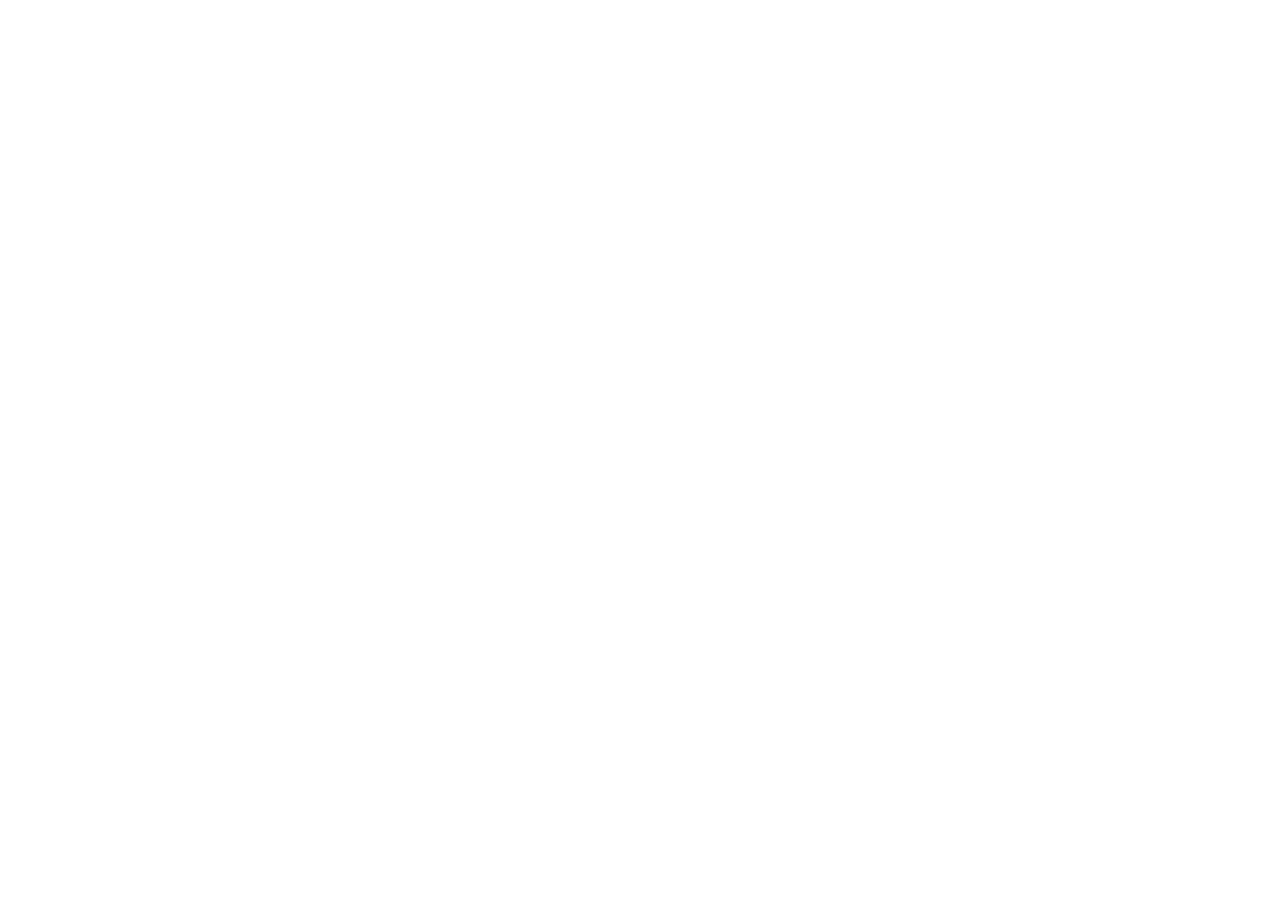
==== index.html @ 5cf72ff4 "project init" ====
<!DOCTYPE html>
<html lang="en">
<head>
    <meta charset="UTF-8">
    <meta name="viewport" content="width=device-width, initial-scale=1.0">
    <link rel="stylesheet" href="./lib/css/owl.carousel.min.css">
    <link rel="stylesheet" href="./lib/css/owl.theme.default.min.css">
    <link rel="stylesheet" href="./style.min.css">
    <title>QDOM</title>
</head>
<body>
    



    <script type="text/javascript" src="https://code.jquery.com/jquery-3.5.1.min.js"></script>
    <script type="text/javascript" src="./lib/js/owl.carousel.min.js"></script>
    <script type="text/javascript" src="./js/main.js"></script>
</body>
</html>
---- style.min.css ----
*{padding:0;margin:0;box-sizing:border-box}html{font-size:10px;overflow-x:hidden}body{overflow-x:hidden;-webkit-box-sizing:border-box;box-sizing:border-box;-webkit-font-smoothing:antialiased;-moz-font-smoothing:antialiased;-o-font-smoothing:antialiased}@font-face{font-family:'Montserrat ExtraLight';src:url("./fonts/Montserrat-ExtraLight.eot");src:url("./fonts/Montserrat-ExtraLight.eot?#iefix") format("embedded-opentype"),url("./fonts/Montserrat-ExtraLight.woff") format("woff"),url("./fonts/Montserrat-ExtraLight.ttf") format("truetype");font-weight:normal;font-style:normal}@font-face{font-family:'Montserrat Regular';src:url("./fonts/Montserrat-Regular.eot");src:url("./fonts/Montserrat-Regular.eot?#iefix") format("embedded-opentype"),url("./fonts/Montserrat-Regular.woff") format("woff"),url("./fonts/Montserrat-Regular.ttf") format("truetype");font-weight:normal;font-style:normal;font-display:swap}@font-face{font-family:'Montserrat Medium';src:url("./fonts/Montserrat-Medium.eot");src:url("./fonts/Montserrat-Medium.eot?#iefix") format("embedded-opentype"),url("./fonts/Montserrat-Medium.woff") format("woff"),url("./fonts/Montserrat-Medium.ttf") format("truetype");font-weight:normal;font-style:normal;font-display:swap}@font-face{font-family:'Montserrat Semibold';src:url("./fonts/Montserrat-SemiBold.eot");src:url("./fonts/Montserrat-SemiBold.eot?#iefix") format("embedded-opentype"),url("./fonts/Montserrat-SemiBold.woff") format("woff"),url("./fonts/Montserrat-SemiBold.ttf") format("truetype");font-weight:normal;font-style:normal;font-display:swap}@font-face{font-family:'Montserrat Bold';src:url("./fonts/Montserrat-ExtraBold.eot");src:url("./fonts/Montserrat-ExtraBold.eot?#iefix") format("embedded-opentype"),url("./fonts/Montserrat-ExtraBold.woff") format("woff"),url("./fonts/Montserrat-ExtraBold.ttf") format("truetype");font-weight:normal;font-style:normal;font-display:swap}@font-face{font-family:'Montserrat Black';src:url("./fonts/Montserrat-Black.eot");src:url("./fonts/Montserrat-Black.eot?#iefix") format("embedded-opentype"),url("./fonts/Montserrat-Black.woff") format("woff"),url("./fonts/Montserrat-Black.ttf") format("truetype");font-weight:normal;font-style:normal;font-display:swap}h1{font-family:'Montserrat Bold';font-size:6.4rem;text-shadow:0px 4px 26px rgba(0,0,0,0.25);color:#FFFFFF}h2{font-family:'Montserrat Semibold';font-size:3rem;color:#F5F5F5}h3{font-family:'Montserrat Semibold';font-size:1.8rem;color:#ddd}p{font-family:'Montserrat Regular';font-size:1.6rem}span{font-family:'Montserrat ExtraLight';font-size:1.4rem}a{font-family:'Montserrat Semibold';outline:none;cursor:pointer;-webkit-transition:.3s;-moz-transition:.3s;-o-transition:.3s;transition:.3s}button{border:none;cursor:pointer;-webkit-transition:.3s;-moz-transition:.3s;-o-transition:.3s;transition:.3s}.btn{display:inline-block;padding:1em 1.2em;background-color:#FFC359;color:black}
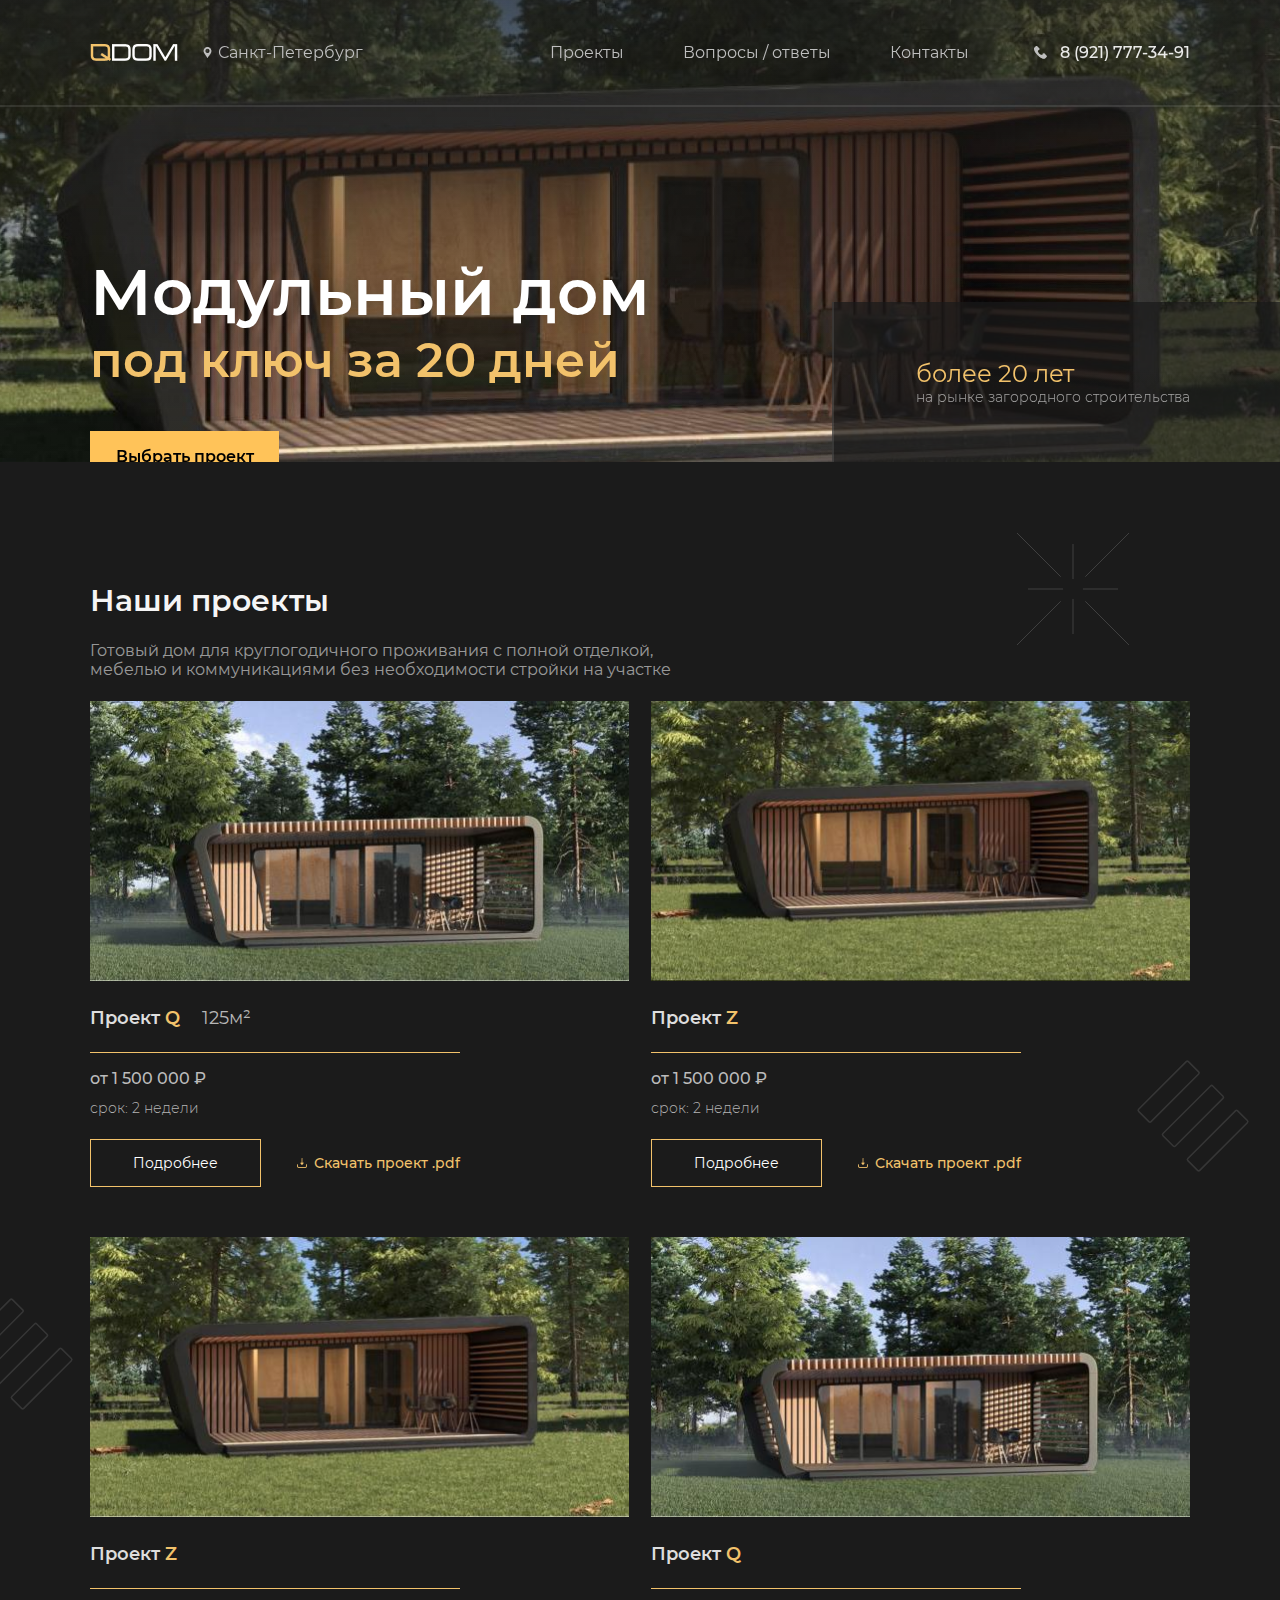
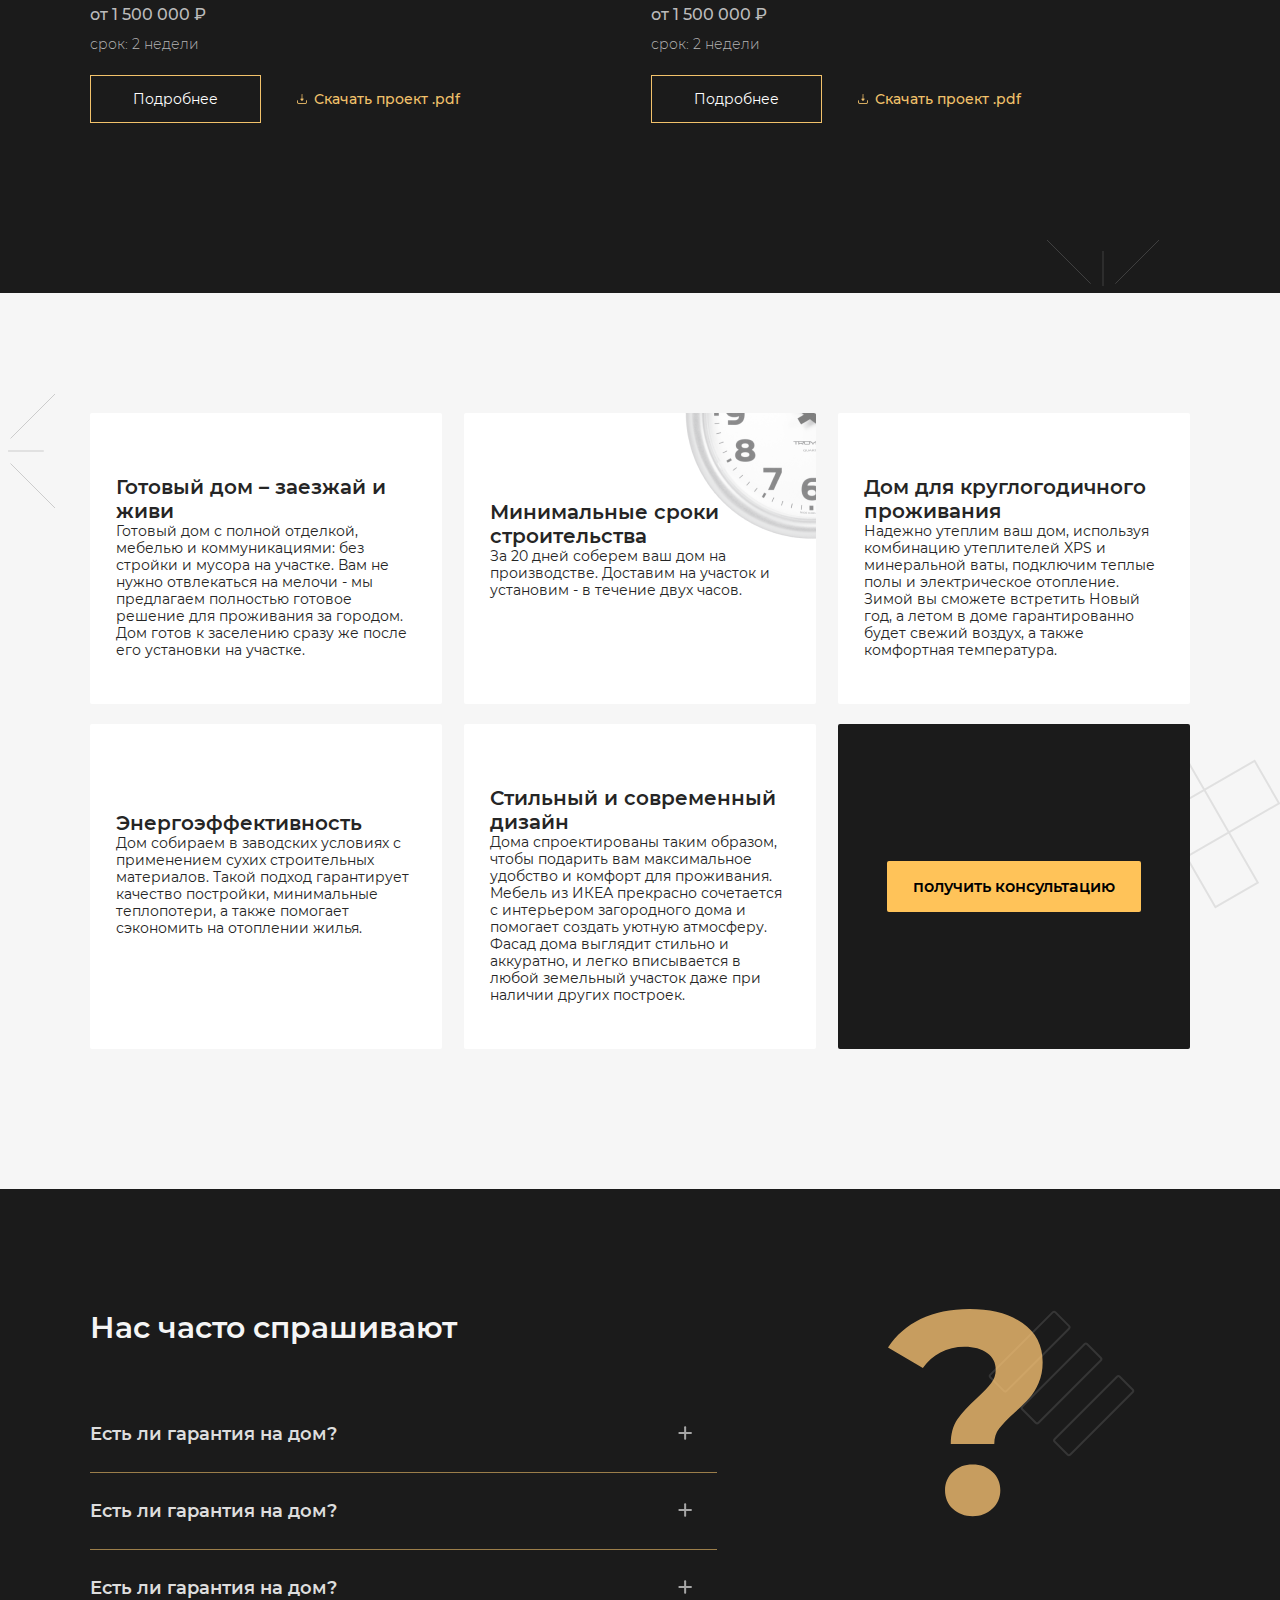
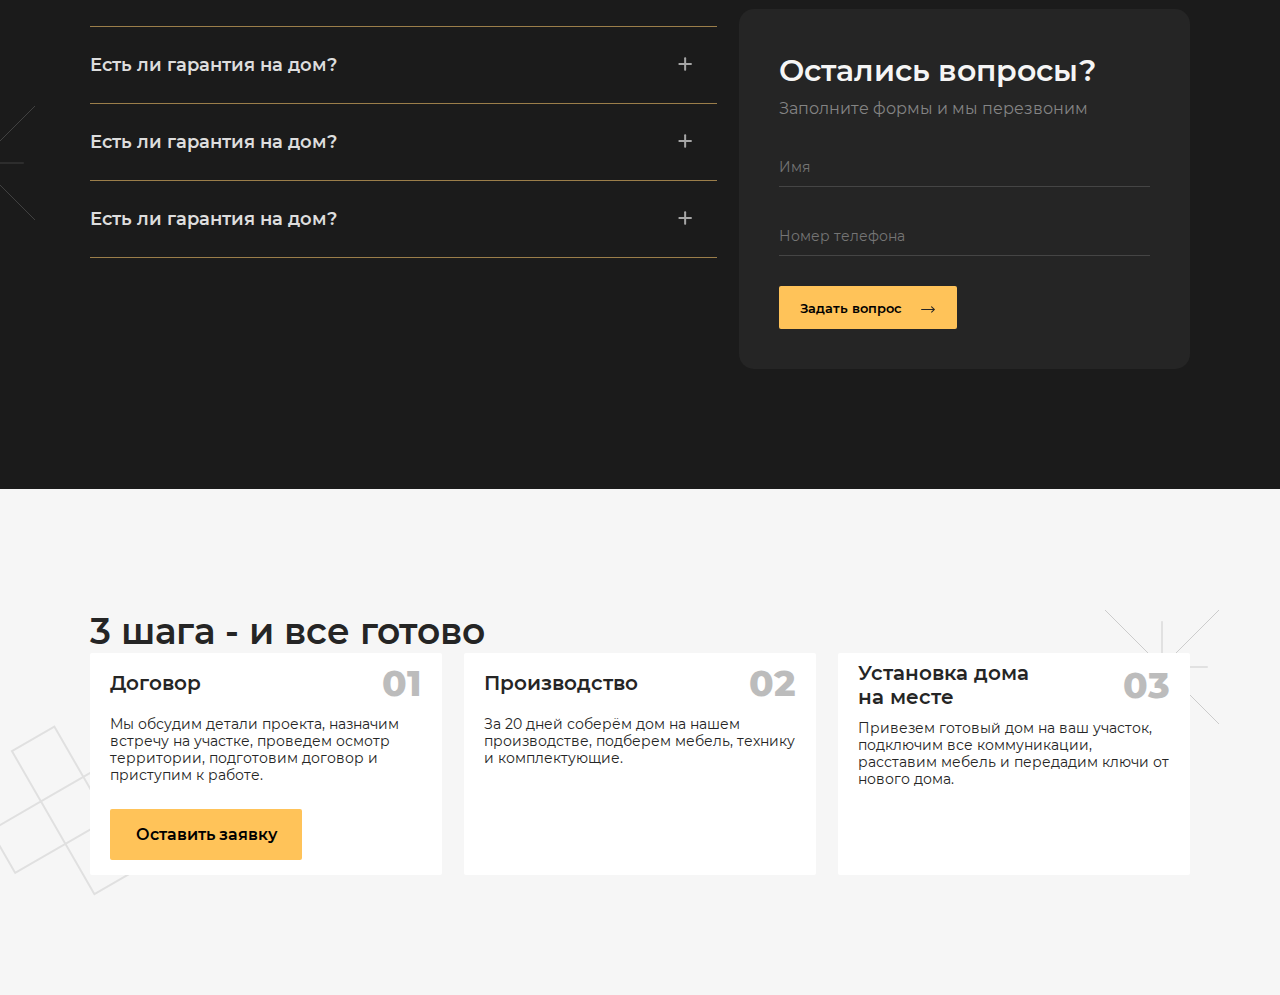
==== commit d47a9580: "end of half index.html" ====
--- a/index.html
+++ b/index.html
@@ -9,11 +9,372 @@
     <title>QDOM</title>
 </head>
 <body>
-    
-
-
+
+    <header>
+        <section>
+            <div class="header-in">
+                <div class="header-left">
+                    <img src="./img/logo.png" alt="">
+                    <div class="place">
+                        <img src="./img/place.png" alt="">
+                        <p class="desktopNumber">Санкт-Петербург</p>
+                        <p class="mobileNumber">Спб</p>
+                    </div>
+                </div>
+                <div class="burger">
+                    <span></span>
+                    <span></span>
+                    <span></span>
+                </div>
+                <div class="header-right">
+                    <nav>
+                        <a href="#">Проекты</a>
+                        <a href="#">Вопросы / ответы</a>
+                        <a href="#">Контакты</a>
+                    </nav>
+                    <a href="tel:8 (921) 777-34-91" class="number">
+                        <img src="./img/number.png" alt="">
+                        <p>8 (921) 777-34-91</p>
+                    </a>
+                </div>
+            </div>
+        </section>
+    </header>
+
+    <main>
+        <div class="first-slide">
+            <div class="first-slide--bg"></div>
+            <div class="first-slide--info">
+                <div>
+                    <p>более 20 лет</p>
+                    <span>на рынке загородного строительства</span>
+                </div>
+            </div>
+            <section>
+                <div class="first-slide-title">
+                    <h1>Модульный дом</h1>
+                    <p>под ключ за 20 дней</p>
+                    <a href="#" class="btn">Выбрать проект</a>
+                </div>
+            </section>
+            <div class="first-slide-slider owl-carousel owl-theme">
+                <img src="./img/tmp/bg.jpg" alt="bg">
+                <img src="./img/tmp/bg.jpg" alt="bg">
+                <img src="./img/tmp/bg.jpg" alt="bg">
+                <img src="./img/tmp/bg.jpg" alt="bg">
+                <img src="./img/tmp/bg.jpg" alt="bg">
+            </div>
+        </div>
+
+        <div class="wrapper wrapper-dark">
+            <section>
+                <img class="mobileElemHidden mobileElemHidden0" src="./img/decore-star.svg" alt="decore">
+                <img class="mobileElemHidden mobileElemHidden1" src="./img/decore-star.svg" alt="decore">
+                <img class="mobileElemHidden mobileElemHidden2" src="./img/decore-stripes.svg" alt="decore">
+                <img class="mobileElemHidden mobileElemHidden3" src="./img/decore-stripes.svg" alt="decore">
+                <h2>Наши проекты</h2>
+                <p class="light">Готовый дом для круглогодичного проживания с полной отделкой, мебелью и коммуникациями без необходимости стройки на участке</p>
+                <div class="product-wrapper">
+                    <article>
+                        <img class="article-img--product" src="./img/tmp/product1.jpg" alt="">
+                        <div class="article-info">
+                            <div class="article-title">
+                                <h3>Проект <span>Q</span></h3>
+                                <p>125м²</p>
+                            </div>
+                            <p class="article-rub">от 1 500 000 ₽</p>
+                            <span class="article-time">срок: 2 недели</span>
+                            <div class="article-link">
+                                <a href="" class="btn dark">Подробнее</a>
+                                <a href="" class="download" download>
+                                    <div>
+                                        <img class="download-img" src="./img/download.png" alt="">
+                                        <img class="download-img--hover" src="./img/download_hover.png" alt="">
+                                    </div>
+                                    Скачать проект .pdf
+                                </a>
+                            </div>
+                        </div>
+                    </article>
+
+                    <article>
+                        <img class="article-img--product" src="./img/tmp/product2.jpg" alt="">
+                        <div class="article-info">
+                            <div class="article-title">
+                                <h3>Проект <span>Z</span></h3>
+                            </div>
+                            <p class="article-rub">от 1 500 000 ₽</p>
+                            <span class="article-time">срок: 2 недели</span>
+                            <div class="article-link">
+                                <a href="" class="btn dark">Подробнее</a>
+                                <a href="" class="download" download>
+                                    <div>
+                                        <img class="download-img" src="./img/download.png" alt="">
+                                        <img class="download-img--hover" src="./img/download_hover.png" alt="">
+                                    </div>
+                                    Скачать проект .pdf
+                                </a>
+                            </div>
+                        </div>
+                    </article>
+
+                    <article>
+                        <img class="article-img--product" src="./img/tmp/product3.jpg" alt="">
+                        <div class="article-info">
+                            <div class="article-title">
+                                <h3>Проект <span>Z</span></h3>
+                            </div>
+                            <p class="article-rub">от 1 500 000 ₽</p>
+                            <span class="article-time">срок: 2 недели</span>
+                            <div class="article-link">
+                                <a href="" class="btn dark">Подробнее</a>
+                                <a href="" class="download" download>
+                                    <div>
+                                        <img class="download-img" src="./img/download.png" alt="">
+                                        <img class="download-img--hover" src="./img/download_hover.png" alt="">
+                                    </div>
+                                    Скачать проект .pdf
+                                </a>
+                            </div>
+                        </div>
+                    </article>
+
+                    <article>
+                        <img class="article-img--product" src="./img/tmp/product4.jpg" alt="">
+                        <div class="article-info">
+                            <div class="article-title">
+                                <h3>Проект <span>Q</span></h3>
+                            </div>
+                            <p class="article-rub">от 1 500 000 ₽</p>
+                            <span class="article-time">срок: 2 недели</span>
+                            <div class="article-link">
+                                <a href="" class="btn dark">Подробнее</a>
+                                <a href="" class="download" download>
+                                    <div>
+                                        <img class="download-img" src="./img/download.png" alt="">
+                                        <img class="download-img--hover" src="./img/download_hover.png" alt="">
+                                    </div>
+                                    Скачать проект .pdf
+                                </a>
+                            </div>
+                        </div>
+                    </article>
+                </div>
+            </section>
+        </div>
+
+        <div class="wrapper">
+            <section>
+                <img class="mobileElemHidden mobileElemHidden4" src="./img/decore-star--dark.svg" alt="decore">
+                <img class="mobileElemHidden mobileElemHidden5" src="./img/union.svg" alt="decore">
+                <div class="advantage-wrapper">
+                    <div class="advantage-elem">
+                        <h3>Готовый дом – заезжай и живи</h3>
+                        <p>Готовый дом с полной отделкой, мебелью и коммуникациями: без стройки и мусора на участке.
+                             Вам не нужно отвлекаться на мелочи - мы предлагаем полностью готовое решение для проживания за городом.
+                             Дом готов к заселению сразу же после его установки на участке.</p>
+                    </div>
+                    <div class="advantage-elem">
+                        <img class="advantage-elem--img" src="./img/time.png" alt="">
+                        <h3>Минимальные сроки строительства</h3>
+                        <p>За 20 дней соберем ваш дом на производстве. Доставим на участок и установим - в течение двух часов.</p>
+                    </div>
+                    <div class="advantage-elem">
+                        <h3>Дом для круглогодичного проживания</h3>
+                        <p>Надежно утеплим ваш дом, используя комбинацию утеплителей XPS и минеральной ваты, подключим теплые полы и электрическое отопление.
+                             Зимой вы сможете встретить Новый год, а летом в доме гарантированно будет свежий воздух, а также комфортная температура.</p>
+                    </div>
+                    <div class="advantage-elem">
+                        <h3>Энергоэффективность</h3>
+                        <p>Дом собираем в заводских условиях с применением сухих строительных материалов.
+                             Такой подход гарантирует качество постройки, минимальные теплопотери, а также помогает сэкономить на отоплении жилья.</p>
+                    </div>
+                    <div class="advantage-elem">
+                        <h3>Стильный и современный дизайн</h3>
+                        <p>Дома спроектированы таким образом, чтобы подарить вам максимальное удобство и комфорт для проживания.
+                             Мебель из ИКЕА прекрасно сочетается с интерьером загородного дома и помогает создать уютную атмосферу.
+                             Фасад дома выглядит стильно и аккуратно, и легко вписывается в любой земельный участок даже при наличии других построек.</p>
+                    </div>
+                    <div class="advantage-elem advantage-elem--dark">
+                        <a href="#" class="btn">получить консультацию</a>
+                    </div>
+                </div>
+            </section>
+        </div>
+
+        <div class="wrapper wrapper-dark">
+            <section>
+                <img class="mobileElemHidden mobileElemHidden8" src="./img/decore-star.svg" alt="">
+                <div class="faq-section">
+                    <div class="faq-left">
+                        <h2 class="light">Нас часто спрашивают</h2>
+                        <div class="faq-wrapper">
+                            <label>
+                                <input type="checkbox" name="faq">
+                                <div>
+                                    <div class="faq-title">
+                                        <h3>Есть ли гарантия на дом?</h3>
+                                        <div>
+                                            <img src="./img/faq.svg" alt="faq-open-close">
+                                        </div>
+                                    </div>
+                                    <p class="faq-text">Каркас из массива дерева хвойных пород. Стены: комбинация утеплителей XPS и минеральной ваты.
+                                         Внутренняя отделка: пол - шпунтованная доска из массива дерева, стены и потолок:
+                                          массив дерева крашеный в светлые тона.
+                                           Остекление: деревянные рамы стеклопакеты.</p>
+                                </div>
+                                <div class="line"></div>
+                            </label>
+    
+                            <label>
+                                <input type="checkbox" name="faq">
+                                <div>
+                                    <div class="faq-title">
+                                        <h3>Есть ли гарантия на дом?</h3>
+                                        <div>
+                                            <img src="./img/faq.svg" alt="faq-open-close">
+                                        </div>
+                                    </div>
+                                    <p class="faq-text">Каркас из массива дерева хвойных пород. Стены: комбинация утеплителей XPS и минеральной ваты.
+                                         Внутренняя отделка: пол - шпунтованная доска из массива дерева, стены и потолок:
+                                          массив дерева крашеный в светлые тона.
+                                           Остекление: деревянные рамы стеклопакеты.</p>
+                                </div>
+                                <div class="line"></div>
+                            </label>
+    
+                            <label>
+                                <input type="checkbox" name="faq">
+                                <div>
+                                    <div class="faq-title">
+                                        <h3>Есть ли гарантия на дом?</h3>
+                                        <div>
+                                            <img src="./img/faq.svg" alt="faq-open-close">
+                                        </div>
+                                    </div>
+                                    <p class="faq-text">Каркас из массива дерева хвойных пород. Стены: комбинация утеплителей XPS и минеральной ваты.
+                                         Внутренняя отделка: пол - шпунтованная доска из массива дерева, стены и потолок:
+                                          массив дерева крашеный в светлые тона.
+                                           Остекление: деревянные рамы стеклопакеты.</p>
+                                </div>
+                                <div class="line"></div>
+                            </label>
+    
+                            <label>
+                                <input type="checkbox" name="faq">
+                                <div>
+                                    <div class="faq-title">
+                                        <h3>Есть ли гарантия на дом?</h3>
+                                        <div>
+                                            <img src="./img/faq.svg" alt="faq-open-close">
+                                        </div>
+                                    </div>
+                                    <p class="faq-text">Каркас из массива дерева хвойных пород. Стены: комбинация утеплителей XPS и минеральной ваты.
+                                         Внутренняя отделка: пол - шпунтованная доска из массива дерева, стены и потолок:
+                                          массив дерева крашеный в светлые тона.
+                                           Остекление: деревянные рамы стеклопакеты.</p>
+                                </div>
+                                <div class="line"></div>
+                            </label>
+    
+                            <label>
+                                <input type="checkbox" name="faq">
+                                <div>
+                                    <div class="faq-title">
+                                        <h3>Есть ли гарантия на дом?</h3>
+                                        <div>
+                                            <img src="./img/faq.svg" alt="faq-open-close">
+                                        </div>
+                                    </div>
+                                    <p class="faq-text">Каркас из массива дерева хвойных пород. Стены: комбинация утеплителей XPS и минеральной ваты.
+                                         Внутренняя отделка: пол - шпунтованная доска из массива дерева, стены и потолок:
+                                          массив дерева крашеный в светлые тона.
+                                           Остекление: деревянные рамы стеклопакеты.</p>
+                                </div>
+                                <div class="line"></div>
+                            </label>
+    
+                            <label>
+                                <input type="checkbox" name="faq">
+                                <div>
+                                    <div class="faq-title">
+                                        <h3>Есть ли гарантия на дом?</h3>
+                                        <div>
+                                            <img src="./img/faq.svg" alt="faq-open-close">
+                                        </div>
+                                    </div>
+                                    <p class="faq-text">Каркас из массива дерева хвойных пород. Стены: комбинация утеплителей XPS и минеральной ваты.
+                                         Внутренняя отделка: пол - шпунтованная доска из массива дерева, стены и потолок:
+                                          массив дерева крашеный в светлые тона.
+                                           Остекление: деревянные рамы стеклопакеты.</p>
+                                </div>
+                                <div class="line"></div>
+                            </label>
+                        </div>
+                    </div>
+                    <div class="faq-right">
+                        <div class="faq-right--top">
+                            <img class="mobileElemHidden mobileElemHidden6" src="./img/decore-stripes.svg" alt="decore">
+                            <img class="mobileElemHidden mobileElemHidden7" src="./img/question.svg" alt="decore">
+                        </div>
+                        <div class="faq-right--bottom">
+                            <h2 class="light">Остались вопросы?</h2>
+                            <p>Заполните формы и мы перезвоним</p>
+                            <form id="faqForm">
+                                <input type="text" placeholder="Имя">
+                                <input type="text" id="numbers" placeholder="Номер телефона">
+                                <button class="btn">
+                                    Задать вопрос
+                                    <img src="./img/arrow.svg" alt="">
+                                </button>
+                            </form>
+                        </div>
+                    </div>
+                </div>
+            </section>
+        </div>
+
+        <div class="wrapper">
+            <section>
+                <img class="mobileElemHidden mobileElemHidden9" src="./img/decore-star--dark.svg" alt="decore">
+                <img class="mobileElemHidden mobileElemHidden10" src="./img/union.svg" alt="decore">
+                <h2 class="dark">3 шага - и все готово</h2>
+                <div class="steps-wrapper">
+                    <div class="step-elem">
+                        <div class="step-elem-title">
+                            <h3>Договор</h3>
+                            <h4>01</h4>
+                        </div>
+                        <p>Мы обсудим детали проекта, назначим встречу на участке, проведем осмотр территории, подготовим договор и приступим к работе.</p>
+                        <a href="#" class="btn">Оставить заявку</a>
+                    </div>
+
+                    <div class="step-elem">
+                        <div class="step-elem-title">
+                            <h3>Производство</h3>
+                            <h4>02</h4>
+                        </div>
+                        <p>За 20 дней соберём дом на нашем производстве, подберем мебель, технику и комплектующие.</p>
+                    </div>
+
+                    <div class="step-elem">
+                        <div class="step-elem-title">
+                            <h3>Установка дома на месте</h3>
+                            <h4>03</h4>
+                        </div>
+                        <p>Привезем готовый дом на ваш участок, подключим все коммуникации, расставим мебель и передадим ключи от нового дома.</p>
+                    </div>
+                </div>
+            </section>
+        </div>
+    </main>
+    
+    <footer>
+
+    </footer>
 
     <script type="text/javascript" src="https://code.jquery.com/jquery-3.5.1.min.js"></script>
+    <script src="./lib/js/jquery.maskedinput.min.js"></script>
     <script type="text/javascript" src="./lib/js/owl.carousel.min.js"></script>
     <script type="text/javascript" src="./js/main.js"></script>
 </body>
--- a/style.min.css
+++ b/style.min.css
@@ -1 +1 @@
-*{padding:0;margin:0;box-sizing:border-box}html{font-size:10px;overflow-x:hidden}body{overflow-x:hidden;-webkit-box-sizing:border-box;box-sizing:border-box;-webkit-font-smoothing:antialiased;-moz-font-smoothing:antialiased;-o-font-smoothing:antialiased}@font-face{font-family:'Montserrat ExtraLight';src:url("./fonts/Montserrat-ExtraLight.eot");src:url("./fonts/Montserrat-ExtraLight.eot?#iefix") format("embedded-opentype"),url("./fonts/Montserrat-ExtraLight.woff") format("woff"),url("./fonts/Montserrat-ExtraLight.ttf") format("truetype");font-weight:normal;font-style:normal}@font-face{font-family:'Montserrat Regular';src:url("./fonts/Montserrat-Regular.eot");src:url("./fonts/Montserrat-Regular.eot?#iefix") format("embedded-opentype"),url("./fonts/Montserrat-Regular.woff") format("woff"),url("./fonts/Montserrat-Regular.ttf") format("truetype");font-weight:normal;font-style:normal;font-display:swap}@font-face{font-family:'Montserrat Medium';src:url("./fonts/Montserrat-Medium.eot");src:url("./fonts/Montserrat-Medium.eot?#iefix") format("embedded-opentype"),url("./fonts/Montserrat-Medium.woff") format("woff"),url("./fonts/Montserrat-Medium.ttf") format("truetype");font-weight:normal;font-style:normal;font-display:swap}@font-face{font-family:'Montserrat Semibold';src:url("./fonts/Montserrat-SemiBold.eot");src:url("./fonts/Montserrat-SemiBold.eot?#iefix") format("embedded-opentype"),url("./fonts/Montserrat-SemiBold.woff") format("woff"),url("./fonts/Montserrat-SemiBold.ttf") format("truetype");font-weight:normal;font-style:normal;font-display:swap}@font-face{font-family:'Montserrat Bold';src:url("./fonts/Montserrat-ExtraBold.eot");src:url("./fonts/Montserrat-ExtraBold.eot?#iefix") format("embedded-opentype"),url("./fonts/Montserrat-ExtraBold.woff") format("woff"),url("./fonts/Montserrat-ExtraBold.ttf") format("truetype");font-weight:normal;font-style:normal;font-display:swap}@font-face{font-family:'Montserrat Black';src:url("./fonts/Montserrat-Black.eot");src:url("./fonts/Montserrat-Black.eot?#iefix") format("embedded-opentype"),url("./fonts/Montserrat-Black.woff") format("woff"),url("./fonts/Montserrat-Black.ttf") format("truetype");font-weight:normal;font-style:normal;font-display:swap}h1{font-family:'Montserrat Bold';font-size:6.4rem;text-shadow:0px 4px 26px rgba(0,0,0,0.25);color:#FFFFFF}h2{font-family:'Montserrat Semibold';font-size:3rem;color:#F5F5F5}h3{font-family:'Montserrat Semibold';font-size:1.8rem;color:#ddd}p{font-family:'Montserrat Regular';font-size:1.6rem}span{font-family:'Montserrat ExtraLight';font-size:1.4rem}a{font-family:'Montserrat Semibold';outline:none;cursor:pointer;-webkit-transition:.3s;-moz-transition:.3s;-o-transition:.3s;transition:.3s}button{border:none;cursor:pointer;-webkit-transition:.3s;-moz-transition:.3s;-o-transition:.3s;transition:.3s}.btn{display:inline-block;padding:1em 1.2em;background-color:#FFC359;color:black}
+*{padding:0;margin:0;box-sizing:border-box}html{font-size:10px;overflow-x:hidden}body{overflow-x:hidden;-webkit-box-sizing:border-box;box-sizing:border-box;-webkit-font-smoothing:antialiased;-moz-font-smoothing:antialiased;-o-font-smoothing:antialiased}@font-face{font-family:'Montserrat Light';src:url("./fonts/Montserrat-Light.eot");src:url("./fonts/Montserrat-Light.eot?#iefix") format("embedded-opentype"),url("./fonts/Montserrat-Light.woff") format("woff"),url("./fonts/Montserrat-Light.ttf") format("truetype");font-weight:normal;font-style:normal}@font-face{font-family:'Montserrat Regular';src:url("./fonts/Montserrat-Regular.eot");src:url("./fonts/Montserrat-Regular.eot?#iefix") format("embedded-opentype"),url("./fonts/Montserrat-Regular.woff") format("woff"),url("./fonts/Montserrat-Regular.ttf") format("truetype");font-weight:normal;font-style:normal;font-display:swap}@font-face{font-family:'Montserrat Medium';src:url("./fonts/Montserrat-Medium.eot");src:url("./fonts/Montserrat-Medium.eot?#iefix") format("embedded-opentype"),url("./fonts/Montserrat-Medium.woff") format("woff"),url("./fonts/Montserrat-Medium.ttf") format("truetype");font-weight:normal;font-style:normal;font-display:swap}@font-face{font-family:'Montserrat Semibold';src:url("./fonts/Montserrat-SemiBold.eot");src:url("./fonts/Montserrat-SemiBold.eot?#iefix") format("embedded-opentype"),url("./fonts/Montserrat-SemiBold.woff") format("woff"),url("./fonts/Montserrat-SemiBold.ttf") format("truetype");font-weight:normal;font-style:normal;font-display:swap}@font-face{font-family:'Montserrat Bold';src:url("./fonts/Montserrat-ExtraBold.eot");src:url("./fonts/Montserrat-ExtraBold.eot?#iefix") format("embedded-opentype"),url("./fonts/Montserrat-ExtraBold.woff") format("woff"),url("./fonts/Montserrat-ExtraBold.ttf") format("truetype");font-weight:normal;font-style:normal;font-display:swap}@font-face{font-family:'Montserrat Black';src:url("./fonts/Montserrat-Black.eot");src:url("./fonts/Montserrat-Black.eot?#iefix") format("embedded-opentype"),url("./fonts/Montserrat-Black.woff") format("woff"),url("./fonts/Montserrat-Black.ttf") format("truetype");font-weight:normal;font-style:normal;font-display:swap}section{position:relative;width:1100px;margin:0 auto}h1{font-family:'Montserrat Semibold';font-size:6.4rem;text-shadow:0px 4px 26px rgba(0,0,0,0.25);color:#FFFFFF}h2{font-family:'Montserrat Semibold';font-size:3rem;color:#F5F5F5}h3{font-family:'Montserrat Semibold';font-size:1.8rem;color:#ddd}p{font-family:'Montserrat Regular';font-size:1.6rem}span{font-family:'Montserrat Light';font-size:1.4rem}a{font-family:'Montserrat Semibold';font-size:1.6rem;text-decoration:none;outline:none;cursor:pointer;-webkit-transition:.3s;-moz-transition:.3s;-o-transition:.3s;transition:.3s}button{font-family:'Montserrat Semibold';border:none;cursor:pointer;border-radius:2px;-webkit-transition:.3s;-moz-transition:.3s;-o-transition:.3s;transition:.3s;display:-webkit-box;display:-moz-box;display:-webkit-flex;display:-ms-flexbox;display:flex;-webkit-box-align:center;-moz-box-align:center;-ms-flex-align:center;align-items:center;-webkit-box-pack:justify;-moz-box-pack:justify;-ms-flex-pack:justify;justify-content:space-between}button img{margin-left:15px}.number p:hover,.number p:focus,nav a:hover,nav a:focus{color:white}.btn{display:inline-block;padding:1em 1.6em;background-color:#FFC359;color:black}.btn.dark{font-family:'Montserrat Regular';background-color:#1B1B1B;border:1px solid #F2C26B;color:white;font-size:14px;padding:1em 3em}.btn:hover,.btn:focus{background:#FFFFFF}.btn.dark:hover,.btn.dark:focus{background-color:#FFC359;color:black}.btn:active{background:#D2A75A}.btn.dark:active{background:#D2A75A}.wrapper{padding:120px 0;overflow:hidden;background:#F6F6F6}.wrapper-dark{background-color:#1B1B1B}.burger{display:none}header{display:-webkit-box;display:-moz-box;display:-webkit-flex;display:-ms-flexbox;display:flex;-webkit-box-align:center;-moz-box-align:center;-ms-flex-align:center;align-items:center;position:absolute;z-index:20;top:0;left:0;width:100%;height:107px;border-bottom:2px solid rgba(255,255,255,0.1);color:#BFBFBF}.header-in,.header-left,.place,nav,.header-right,.number{display:-webkit-box;display:-moz-box;display:-webkit-flex;display:-ms-flexbox;display:flex;-webkit-box-pack:justify;-moz-box-pack:justify;-ms-flex-pack:justify;justify-content:space-between;-webkit-box-align:center;-moz-box-align:center;-ms-flex-align:center;align-items:center}.place{margin-left:25px}.place p{margin-left:6px}nav{width:419px;margin-right:65px}nav a{font-family:'Montserrat Regular';color:#BFBFBF}.number p{font-family:'Montserrat Medium';color:rgba(255,255,255,0.9);margin-left:13px;-webkit-transition:.3s;-moz-transition:.3s;-o-transition:.3s;transition:.3s}.mobileNumber{display:none}.first-slide{position:relative;overflow:hidden}.first-slide-slider{position:relative;z-index:0;width:100%;height:100%;overflow:hidden}.first-slide-slider img{object-fit:cover;width:100vw;height:100%}.owl-item.active img{-webkit-transition:12.6s;-moz-transition:12.6s;-o-transition:12.6s;transition:12.6s;transform:scale(1.3)}.first-slide--bg{position:absolute;z-index:1;top:0;left:0;width:100%;height:100%;background:linear-gradient(180deg, rgba(27,27,27,0.72) 0%, rgba(27,27,27,0) 100%)}.dark-rec{position:absolute;z-index:2;right:0;bottom:0;width:21%;height:160px;background:rgba(27,27,27,0.72)}.first-slide--info{display:-webkit-box;display:-moz-box;display:-webkit-flex;display:-ms-flexbox;display:flex;-webkit-box-align:center;-moz-box-align:center;-ms-flex-align:center;align-items:center;height:160px;background:rgba(27,27,27,0.72);position:absolute;z-index:2;right:0;bottom:0;width:40%;padding-left:82px;border-left:2px solid rgba(255,255,255,0.1)}.first-slide--info p{font-size:24px;color:#F2C26B}.first-slide--info span{color:rgba(255,255,255,0.6)}.first-slide-title{position:absolute;z-index:3;margin-top:23%}.first-slide-title p{font-family:'Montserrat Semibold';font-size:4.8rem;color:#F2C26B;margin-bottom:42px}p.light{margin:22px 0;color:rgba(255,255,255,0.8);width:612px;opacity:0.7}.product-wrapper{display:-webkit-box;display:-moz-box;display:-webkit-flex;display:-ms-flexbox;display:flex;-webkit-box-pack:justify;-moz-box-pack:justify;-ms-flex-pack:justify;justify-content:space-between;flex-wrap:wrap}article{position:relative;width:49%;margin-bottom:50px}.article-img--product{width:100%;height:280px;object-fit:cover}.article-info{width:370px}.article-title{position:relative;height:70px;display:-webkit-box;display:-moz-box;display:-webkit-flex;display:-ms-flexbox;display:flex;-webkit-box-align:center;-moz-box-align:center;-ms-flex-align:center;align-items:center}.article-title h3 span{font-family:'Montserrat Semibold';color:#F2C26B;font-size:1.8rem}.article-title p{font-family:'Montserrat Regular';color:#B6B6B6;font-size:1.8rem;margin-left:22px}.article-title::after{content:"";position:absolute;bottom:0;left:0;width:100%;height:1px;background-color:#F2C26B}.article-rub{font-family:'Montserrat Medium';font-size:16px;color:#BBBBBB;margin:16px 0 11px}.article-time{font-size:14px;color:#B5B5B5}.article-link{display:-webkit-box;display:-moz-box;display:-webkit-flex;display:-ms-flexbox;display:flex;-webkit-box-pack:justify;-moz-box-pack:justify;-ms-flex-pack:justify;justify-content:space-between;-webkit-box-align:center;-moz-box-align:center;-ms-flex-align:center;align-items:center;margin-top:22px}.download{display:-webkit-box;display:-moz-box;display:-webkit-flex;display:-ms-flexbox;display:flex;-webkit-box-pack:justify;-moz-box-pack:justify;-ms-flex-pack:justify;justify-content:space-between;-webkit-box-align:center;-moz-box-align:center;-ms-flex-align:center;align-items:center;font-family:'Montserrat Medium';color:#F2C26B;font-size:14px}.download img{margin-right:7px}.download .download-img--hover{display:none}.download:hover,.download:focus{color:#FFFFFF}.download:hover .download-img,.download:focus .download-img{display:none}.download:hover .download-img--hover,.download:focus .download-img--hover{display:block}.mobileElemHidden{position:absolute}.mobileElemHidden0{right:60px;top:-50px;width:114px}.mobileElemHidden1{right:30px;bottom:-180px;width:114px}.mobileElemHidden2{right:-60px;top:40%;width:114px}.mobileElemHidden3{left:-130px;top:60%;width:114px}.advantage-wrapper{display:-webkit-box;display:-moz-box;display:-webkit-flex;display:-ms-flexbox;display:flex;-webkit-box-pack:justify;-moz-box-pack:justify;-ms-flex-pack:justify;justify-content:space-between;flex-wrap:wrap}.advantage-elem{position:relative;width:32%;margin-bottom:20px;padding:62px 26px 45px;background:#FFFFFF;border-radius:2px}.advantage-elem h3{font-size:20px;line-height:24px;color:#252525}.advantage-elem p{font-size:14px;line-height:17px;color:#252525}.advantage-elem:nth-child(2n){padding-top:87px}.advantage-elem--dark{display:-webkit-box;display:-moz-box;display:-webkit-flex;display:-ms-flexbox;display:flex;-webkit-box-align:center;-moz-box-align:center;-ms-flex-align:center;align-items:center;justify-content:center;background-color:#1B1B1B;padding:0 !important}.advantage-elem--dark .btn{border-radius:2px}.advantage-elem--img{position:absolute;right:0;top:0}.mobileElemHidden4{left:-150px;top:-20px}.mobileElemHidden5{right:-120px;bottom:20%}h2.light{font-size:30px;line-height:37px;color:#F5F5F5;margin-bottom:50px}h2.dark{font-size:36px;line-height:44px;color:#252525}.faq-wrapper{position:relative}.faq-left{width:57%}.faq-title{position:relative;display:-webkit-box;display:-moz-box;display:-webkit-flex;display:-ms-flexbox;display:flex;-webkit-box-pack:justify;-moz-box-pack:justify;-ms-flex-pack:justify;justify-content:space-between;-webkit-box-align:center;-moz-box-align:center;-ms-flex-align:center;align-items:center;min-height:76px;cursor:pointer}.faq-title img,.faq-title div{position:relative;-webkit-transition:.3s;-moz-transition:.3s;-o-transition:.3s;transition:.3s}.faq-title h3{font-size:18px;line-height:22px;color:#DDDDDD}.faq-title div::before{-webkit-transition:.3s;-moz-transition:.3s;-o-transition:.3s;transition:.3s;content:"";position:absolute;background:#F2C26B;width:32px;height:32px;border-radius:50%;top:-9px;left:-9px;opacity:0}.faq-title div{margin-right:25px}.faq-right--top{position:relative;height:300px}.mobileElemHidden6{left:55%}.mobileElemHidden7{margin-left:-77px;left:50%;opacity:.87}.faq-section{display:-webkit-box;display:-moz-box;display:-webkit-flex;display:-ms-flexbox;display:flex;-webkit-box-pack:justify;-moz-box-pack:justify;-ms-flex-pack:justify;justify-content:space-between}.faq-right{width:41%}.faq-title:hover div::before,.faq-title:focus div::before{opacity:1}.faq-text{font-family:'Montserrat Light';font-size:14px;line-height:21px;color:#A6A6A6;padding-bottom:0px;height:0;overflow:hidden;opacity:0;-webkit-transition:.3s;-moz-transition:.3s;-o-transition:.3s;transition:.3s}input[type="checkbox"]{display:none;opacity:0;width:1px}input[type="checkbox"]:checked+div>.faq-text{height:auto;opacity:1;padding-bottom:28px}input[type="checkbox"]:checked+div>.faq-title img{transform:rotate(45deg)}label .line{display:block;width:100%;opacity:0.6;border-bottom:1px solid #F2C26B;bottom:0}.faq-right--bottom{border-radius:15px;background-color:#252525;width:100%;height:360px;padding:43px 40px}.faq-right--bottom h2{margin-bottom:10px}.faq-right--bottom p{font-size:16px;color:#848484}input[type="text"]{width:100%;border:none;outline:none;background-color:#252525;border-bottom:1px solid rgba(255,255,255,0.15);font-size:14px;color:rgba(166,166,166,0.6);padding:10px 0;font-family:'Montserrat Regular';margin-top:30px;-webkit-transition:.3s;-moz-transition:.3s;-o-transition:.3s;transition:.3s}input[type="text"]:nth-child(2){margin-bottom:30px}input[type="text"]:focus,input[type="text"]:hover,input[type="text"]:active{border-bottom:1px solid white;color:white}.mobileElemHidden8{left:-170px;top:60%}.step-elem{position:relative;width:32%;min-height:222px;background:#FFFFFF;border-radius:2px;padding:8px 20px}.step-elem p{font-size:14px;line-height:17px;color:#252525}.step-elem .btn{border-radius:2px;margin-top:25px}.steps-wrapper{display:-webkit-box;display:-moz-box;display:-webkit-flex;display:-ms-flexbox;display:flex;-webkit-box-pack:justify;-moz-box-pack:justify;-ms-flex-pack:justify;justify-content:space-between;flex-wrap:wrap}.step-elem-title{display:-webkit-box;display:-moz-box;display:-webkit-flex;display:-ms-flexbox;display:flex;-webkit-box-pack:justify;-moz-box-pack:justify;-ms-flex-pack:justify;justify-content:space-between;-webkit-box-align:center;-moz-box-align:center;-ms-flex-align:center;align-items:center;margin-bottom:11px}.step-elem-title h3{width:201px;font-size:20px;line-height:24px;color:#252525}.step-elem-title h4{font-family:'Montserrat Bold';font-size:36px;line-height:44px;color:#252525;opacity:0.3}.mobileElemHidden9{right:-30px;top:0px}.mobileElemHidden10{left:-130px;bottom:-50px}@media screen and (max-height: 690px){.first-slide-slider,.first-slide-slider img{height:100vh}}@media screen and (max-width: 1336px){.first-slide--info{width:35%}}@media screen and (max-width: 1100px){section{width:100%;padding:0 18px}header{height:77px}nav{width:370px;margin-right:41px}.place{margin-left:9px}.first-slide--info{height:100px;width:auto;padding-left:42px;padding-right:18px}.faq-left,.faq-right{width:49%}}@media screen and (max-width: 1000px){.advantage-elem{width:49%}.burger{display:-webkit-box;display:-moz-box;display:-webkit-flex;display:-ms-flexbox;display:flex;flex-direction:column;-webkit-box-pack:justify;-moz-box-pack:justify;-ms-flex-pack:justify;justify-content:space-between;z-index:40;width:30px;height:25px;cursor:pointer}.burger span{background-color:#FFFFFF;display:inline-block;width:100%;height:3px;border-radius:5px;margin-left:auto;-webkit-transition:.3s;-moz-transition:.3s;-o-transition:.3s;transition:.3s}.burger span:nth-child(2){width:22px}.burger span:nth-child(3){width:11px}.burger:hover span,.burger:focus span{width:100%}header{border-bottom:none}.header-right{width:350px;position:fixed;z-index:30;right:-100%;flex-direction:column;height:100vh;top:0;justify-content:flex-start;align-items:baseline;background-color:#1B1B1B;padding:30px;-webkit-transition:.3s;-moz-transition:.3s;-o-transition:.3s;transition:.3s}.header-right .number{position:absolute;bottom:30px;left:30px}.header-right .number p{font-size:2.4rem}nav{flex-direction:column;align-items:baseline;width:100%;margin-top:25%}nav a{font-size:2.4rem;margin-top:46px}.activeBurger{position:relative}.activeBurger span{width:100% !important}.activeBurger span:nth-child(1){display:none}.activeBurger span:nth-child(2){transform:rotate(45deg)}.activeBurger span:nth-child(3){transform:rotate(-45deg);position:absolute;top:0}.activeNav{right:0}}@media screen and (max-width: 900px){.faq-section{flex-wrap:wrap}.faq-left,.faq-right{width:100%}.faq-right--top{display:none}.faq-right--bottom{margin-top:45px}}@media screen and (max-width: 800px){.step-elem{width:100%;margin-bottom:22px}.article-link{flex-direction:column-reverse;align-items:flex-start}.article-link .download{margin-bottom:22px}.article-img--product{height:150px}.article-title::after{width:60%}}@media screen and (max-width: 750px){.first-slide--info{display:none}.desktopNumber{display:none}.mobileNumber{display:inline}.wrapper{padding:80px 0}p.light{width:100%}.advantage-elem{width:100%;min-height:207px}}@media screen and (max-width: 620px){.mobileElemHidden{display:none}.header-right{width:100vw}.header-left{z-index:40}h1{font-size:4rem}.first-slide-title p{font-size:2.6rem}.first-slide-title{margin-top:200px}article{width:100%}.article-img--product{height:200px}.faq-right--bottom{height:auto}}@media screen and (max-width: 400px){h1{font-size:3.6rem}.first-slide-title p{font-size:2.4rem}.first-slide-title{margin-top:156px}.article-img--product{height:150px}}
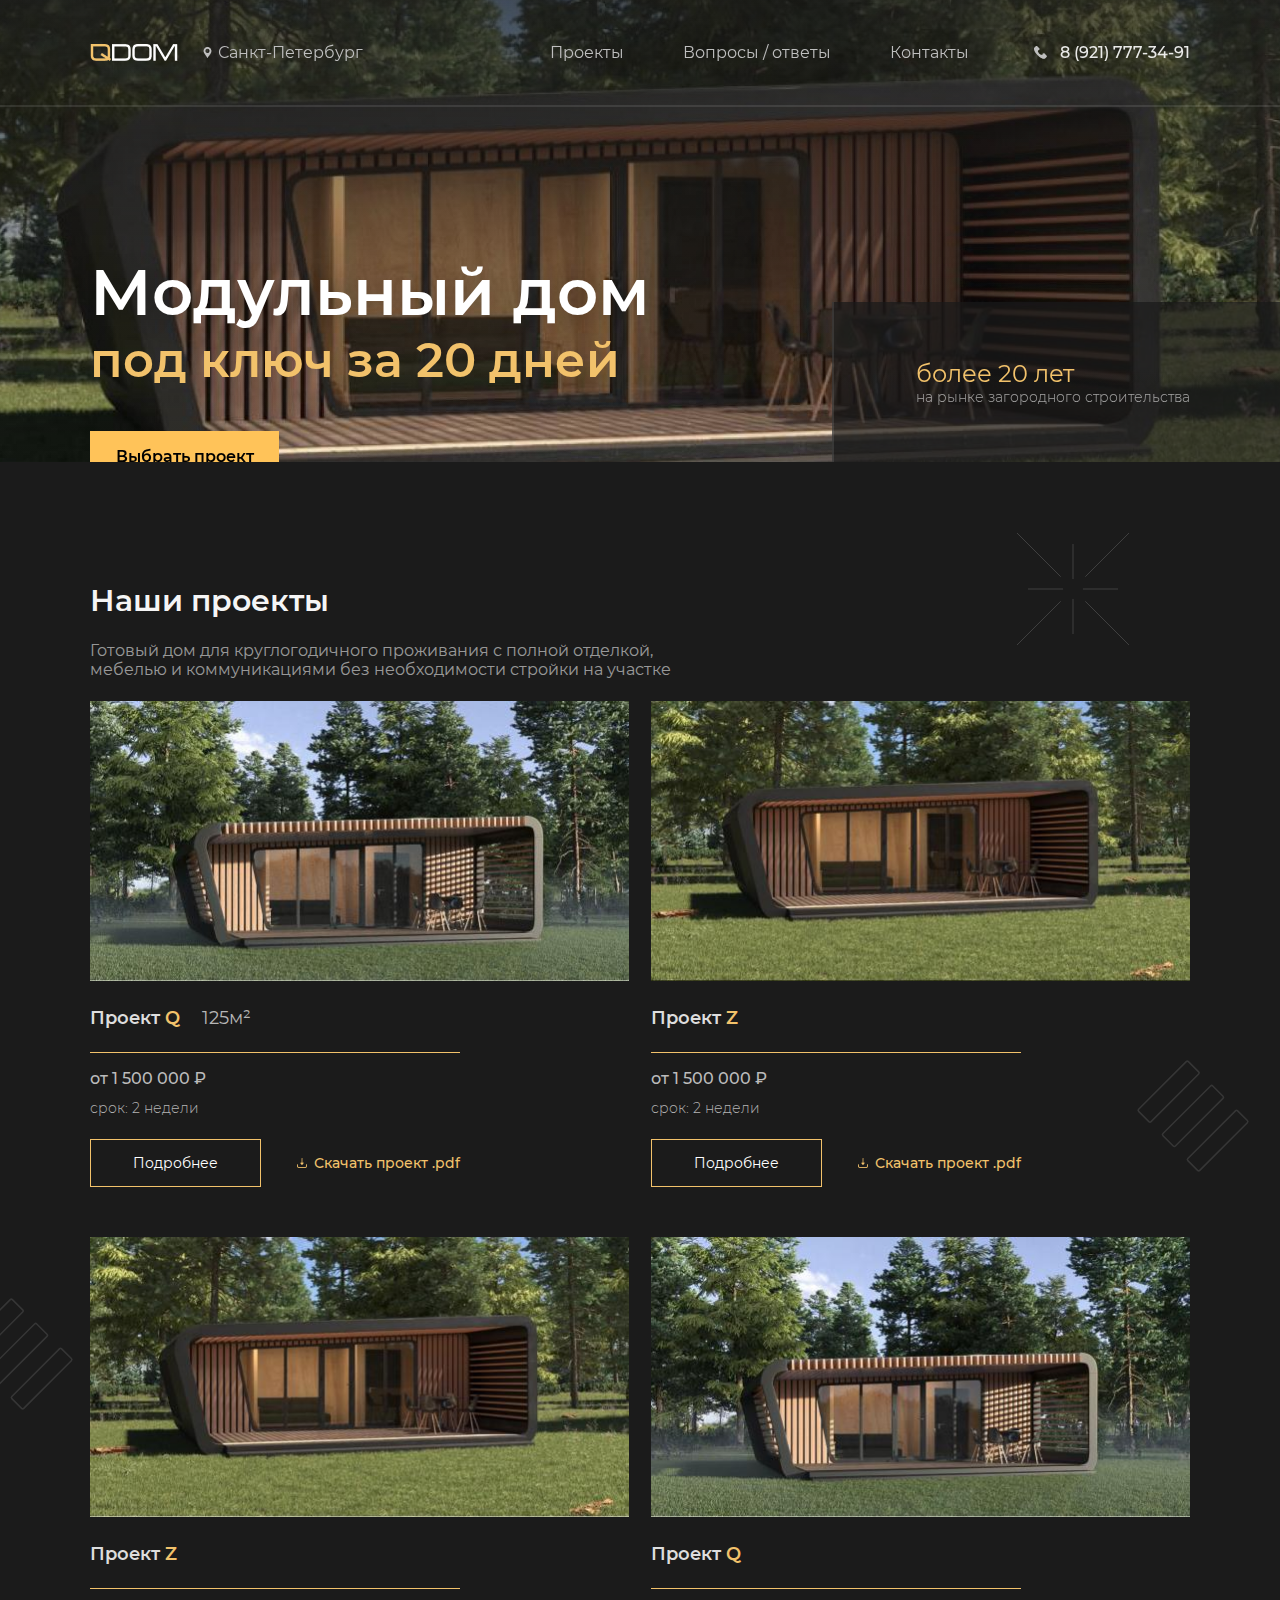
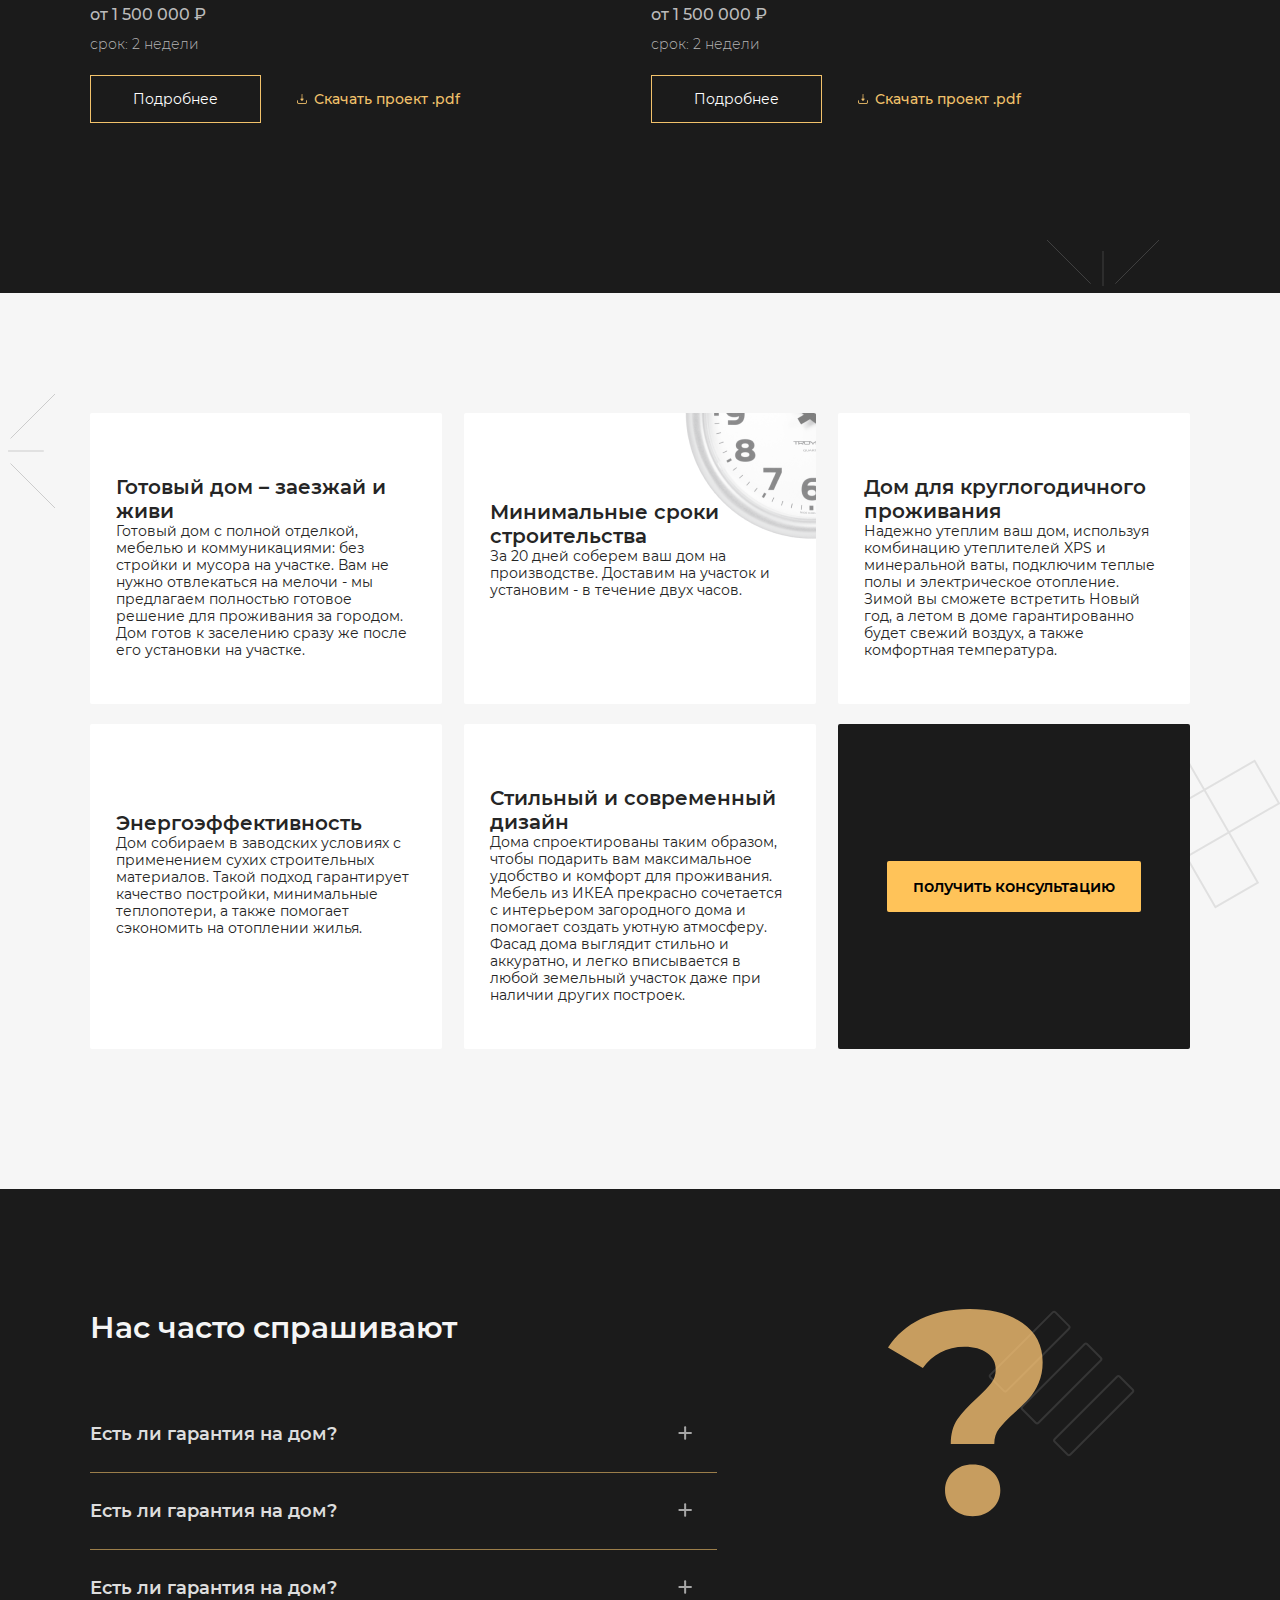
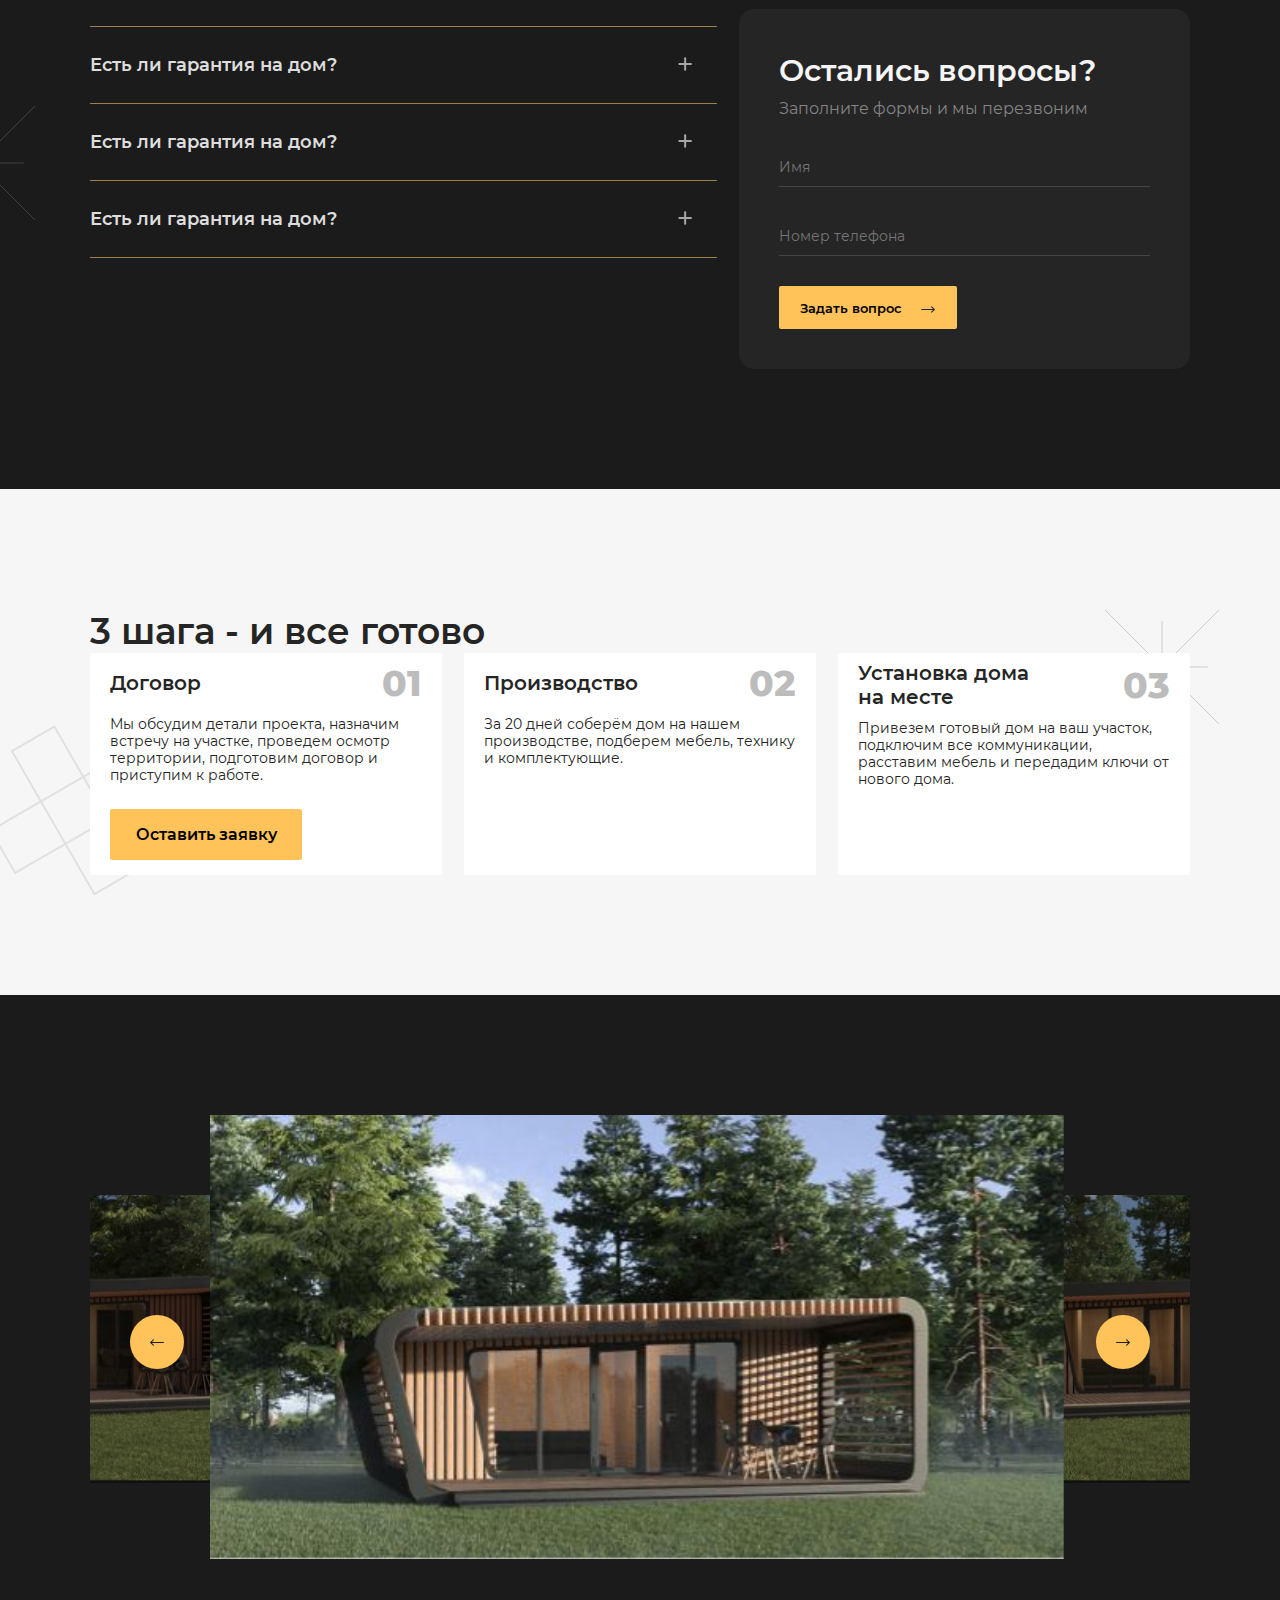
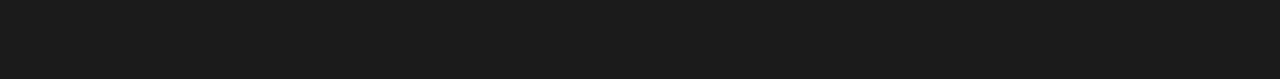
==== commit 49c4973a: "slider is over" ====
--- a/index.html
+++ b/index.html
@@ -367,6 +367,38 @@
                 </div>
             </section>
         </div>
+
+        <div class="wrapper wrapper-dark slider-active-wrapper">
+            <section>
+                <div id="sliderNavWrapper"></div>
+                <div class="slider-wrapper owl-carousel owl-theme">
+                    <div class="slider-elem">
+                        <div class="dark-fon"></div>
+                        <img src="./img/tmp/product1.jpg" alt="slider image">
+                    </div>
+                    <div class="slider-elem">
+                        <div class="dark-fon"></div>
+                        <img src="./img/tmp/product2.jpg" alt="slider image">
+                    </div>
+                    <div class="slider-elem">
+                        <div class="dark-fon"></div>
+                        <img src="./img/tmp/product3.jpg" alt="slider image">
+                    </div>
+                    <div class="slider-elem">
+                        <div class="dark-fon"></div>
+                        <img src="./img/tmp/product4.jpg" alt="slider image">
+                    </div>
+                    <div class="slider-elem">
+                        <div class="dark-fon"></div>
+                        <img src="./img/tmp/product1.jpg" alt="slider image">
+                    </div>
+                    <div class="slider-elem">
+                        <div class="dark-fon"></div>
+                        <img src="./img/tmp/product2.jpg" alt="slider image">
+                    </div>
+                </div>
+            </section>
+        </div>
     </main>
     
     <footer>
--- a/style.min.css
+++ b/style.min.css
@@ -1 +1 @@
-*{padding:0;margin:0;box-sizing:border-box}html{font-size:10px;overflow-x:hidden}body{overflow-x:hidden;-webkit-box-sizing:border-box;box-sizing:border-box;-webkit-font-smoothing:antialiased;-moz-font-smoothing:antialiased;-o-font-smoothing:antialiased}@font-face{font-family:'Montserrat Light';src:url("./fonts/Montserrat-Light.eot");src:url("./fonts/Montserrat-Light.eot?#iefix") format("embedded-opentype"),url("./fonts/Montserrat-Light.woff") format("woff"),url("./fonts/Montserrat-Light.ttf") format("truetype");font-weight:normal;font-style:normal}@font-face{font-family:'Montserrat Regular';src:url("./fonts/Montserrat-Regular.eot");src:url("./fonts/Montserrat-Regular.eot?#iefix") format("embedded-opentype"),url("./fonts/Montserrat-Regular.woff") format("woff"),url("./fonts/Montserrat-Regular.ttf") format("truetype");font-weight:normal;font-style:normal;font-display:swap}@font-face{font-family:'Montserrat Medium';src:url("./fonts/Montserrat-Medium.eot");src:url("./fonts/Montserrat-Medium.eot?#iefix") format("embedded-opentype"),url("./fonts/Montserrat-Medium.woff") format("woff"),url("./fonts/Montserrat-Medium.ttf") format("truetype");font-weight:normal;font-style:normal;font-display:swap}@font-face{font-family:'Montserrat Semibold';src:url("./fonts/Montserrat-SemiBold.eot");src:url("./fonts/Montserrat-SemiBold.eot?#iefix") format("embedded-opentype"),url("./fonts/Montserrat-SemiBold.woff") format("woff"),url("./fonts/Montserrat-SemiBold.ttf") format("truetype");font-weight:normal;font-style:normal;font-display:swap}@font-face{font-family:'Montserrat Bold';src:url("./fonts/Montserrat-ExtraBold.eot");src:url("./fonts/Montserrat-ExtraBold.eot?#iefix") format("embedded-opentype"),url("./fonts/Montserrat-ExtraBold.woff") format("woff"),url("./fonts/Montserrat-ExtraBold.ttf") format("truetype");font-weight:normal;font-style:normal;font-display:swap}@font-face{font-family:'Montserrat Black';src:url("./fonts/Montserrat-Black.eot");src:url("./fonts/Montserrat-Black.eot?#iefix") format("embedded-opentype"),url("./fonts/Montserrat-Black.woff") format("woff"),url("./fonts/Montserrat-Black.ttf") format("truetype");font-weight:normal;font-style:normal;font-display:swap}section{position:relative;width:1100px;margin:0 auto}h1{font-family:'Montserrat Semibold';font-size:6.4rem;text-shadow:0px 4px 26px rgba(0,0,0,0.25);color:#FFFFFF}h2{font-family:'Montserrat Semibold';font-size:3rem;color:#F5F5F5}h3{font-family:'Montserrat Semibold';font-size:1.8rem;color:#ddd}p{font-family:'Montserrat Regular';font-size:1.6rem}span{font-family:'Montserrat Light';font-size:1.4rem}a{font-family:'Montserrat Semibold';font-size:1.6rem;text-decoration:none;outline:none;cursor:pointer;-webkit-transition:.3s;-moz-transition:.3s;-o-transition:.3s;transition:.3s}button{font-family:'Montserrat Semibold';border:none;cursor:pointer;border-radius:2px;-webkit-transition:.3s;-moz-transition:.3s;-o-transition:.3s;transition:.3s;display:-webkit-box;display:-moz-box;display:-webkit-flex;display:-ms-flexbox;display:flex;-webkit-box-align:center;-moz-box-align:center;-ms-flex-align:center;align-items:center;-webkit-box-pack:justify;-moz-box-pack:justify;-ms-flex-pack:justify;justify-content:space-between}button img{margin-left:15px}.number p:hover,.number p:focus,nav a:hover,nav a:focus{color:white}.btn{display:inline-block;padding:1em 1.6em;background-color:#FFC359;color:black}.btn.dark{font-family:'Montserrat Regular';background-color:#1B1B1B;border:1px solid #F2C26B;color:white;font-size:14px;padding:1em 3em}.btn:hover,.btn:focus{background:#FFFFFF}.btn.dark:hover,.btn.dark:focus{background-color:#FFC359;color:black}.btn:active{background:#D2A75A}.btn.dark:active{background:#D2A75A}.wrapper{padding:120px 0;overflow:hidden;background:#F6F6F6}.wrapper-dark{background-color:#1B1B1B}.burger{display:none}header{display:-webkit-box;display:-moz-box;display:-webkit-flex;display:-ms-flexbox;display:flex;-webkit-box-align:center;-moz-box-align:center;-ms-flex-align:center;align-items:center;position:absolute;z-index:20;top:0;left:0;width:100%;height:107px;border-bottom:2px solid rgba(255,255,255,0.1);color:#BFBFBF}.header-in,.header-left,.place,nav,.header-right,.number{display:-webkit-box;display:-moz-box;display:-webkit-flex;display:-ms-flexbox;display:flex;-webkit-box-pack:justify;-moz-box-pack:justify;-ms-flex-pack:justify;justify-content:space-between;-webkit-box-align:center;-moz-box-align:center;-ms-flex-align:center;align-items:center}.place{margin-left:25px}.place p{margin-left:6px}nav{width:419px;margin-right:65px}nav a{font-family:'Montserrat Regular';color:#BFBFBF}.number p{font-family:'Montserrat Medium';color:rgba(255,255,255,0.9);margin-left:13px;-webkit-transition:.3s;-moz-transition:.3s;-o-transition:.3s;transition:.3s}.mobileNumber{display:none}.first-slide{position:relative;overflow:hidden}.first-slide-slider{position:relative;z-index:0;width:100%;height:100%;overflow:hidden}.first-slide-slider img{object-fit:cover;width:100vw;height:100%}.owl-item.active img{-webkit-transition:12.6s;-moz-transition:12.6s;-o-transition:12.6s;transition:12.6s;transform:scale(1.3)}.first-slide--bg{position:absolute;z-index:1;top:0;left:0;width:100%;height:100%;background:linear-gradient(180deg, rgba(27,27,27,0.72) 0%, rgba(27,27,27,0) 100%)}.dark-rec{position:absolute;z-index:2;right:0;bottom:0;width:21%;height:160px;background:rgba(27,27,27,0.72)}.first-slide--info{display:-webkit-box;display:-moz-box;display:-webkit-flex;display:-ms-flexbox;display:flex;-webkit-box-align:center;-moz-box-align:center;-ms-flex-align:center;align-items:center;height:160px;background:rgba(27,27,27,0.72);position:absolute;z-index:2;right:0;bottom:0;width:40%;padding-left:82px;border-left:2px solid rgba(255,255,255,0.1)}.first-slide--info p{font-size:24px;color:#F2C26B}.first-slide--info span{color:rgba(255,255,255,0.6)}.first-slide-title{position:absolute;z-index:3;margin-top:23%}.first-slide-title p{font-family:'Montserrat Semibold';font-size:4.8rem;color:#F2C26B;margin-bottom:42px}p.light{margin:22px 0;color:rgba(255,255,255,0.8);width:612px;opacity:0.7}.product-wrapper{display:-webkit-box;display:-moz-box;display:-webkit-flex;display:-ms-flexbox;display:flex;-webkit-box-pack:justify;-moz-box-pack:justify;-ms-flex-pack:justify;justify-content:space-between;flex-wrap:wrap}article{position:relative;width:49%;margin-bottom:50px}.article-img--product{width:100%;height:280px;object-fit:cover}.article-info{width:370px}.article-title{position:relative;height:70px;display:-webkit-box;display:-moz-box;display:-webkit-flex;display:-ms-flexbox;display:flex;-webkit-box-align:center;-moz-box-align:center;-ms-flex-align:center;align-items:center}.article-title h3 span{font-family:'Montserrat Semibold';color:#F2C26B;font-size:1.8rem}.article-title p{font-family:'Montserrat Regular';color:#B6B6B6;font-size:1.8rem;margin-left:22px}.article-title::after{content:"";position:absolute;bottom:0;left:0;width:100%;height:1px;background-color:#F2C26B}.article-rub{font-family:'Montserrat Medium';font-size:16px;color:#BBBBBB;margin:16px 0 11px}.article-time{font-size:14px;color:#B5B5B5}.article-link{display:-webkit-box;display:-moz-box;display:-webkit-flex;display:-ms-flexbox;display:flex;-webkit-box-pack:justify;-moz-box-pack:justify;-ms-flex-pack:justify;justify-content:space-between;-webkit-box-align:center;-moz-box-align:center;-ms-flex-align:center;align-items:center;margin-top:22px}.download{display:-webkit-box;display:-moz-box;display:-webkit-flex;display:-ms-flexbox;display:flex;-webkit-box-pack:justify;-moz-box-pack:justify;-ms-flex-pack:justify;justify-content:space-between;-webkit-box-align:center;-moz-box-align:center;-ms-flex-align:center;align-items:center;font-family:'Montserrat Medium';color:#F2C26B;font-size:14px}.download img{margin-right:7px}.download .download-img--hover{display:none}.download:hover,.download:focus{color:#FFFFFF}.download:hover .download-img,.download:focus .download-img{display:none}.download:hover .download-img--hover,.download:focus .download-img--hover{display:block}.mobileElemHidden{position:absolute}.mobileElemHidden0{right:60px;top:-50px;width:114px}.mobileElemHidden1{right:30px;bottom:-180px;width:114px}.mobileElemHidden2{right:-60px;top:40%;width:114px}.mobileElemHidden3{left:-130px;top:60%;width:114px}.advantage-wrapper{display:-webkit-box;display:-moz-box;display:-webkit-flex;display:-ms-flexbox;display:flex;-webkit-box-pack:justify;-moz-box-pack:justify;-ms-flex-pack:justify;justify-content:space-between;flex-wrap:wrap}.advantage-elem{position:relative;width:32%;margin-bottom:20px;padding:62px 26px 45px;background:#FFFFFF;border-radius:2px}.advantage-elem h3{font-size:20px;line-height:24px;color:#252525}.advantage-elem p{font-size:14px;line-height:17px;color:#252525}.advantage-elem:nth-child(2n){padding-top:87px}.advantage-elem--dark{display:-webkit-box;display:-moz-box;display:-webkit-flex;display:-ms-flexbox;display:flex;-webkit-box-align:center;-moz-box-align:center;-ms-flex-align:center;align-items:center;justify-content:center;background-color:#1B1B1B;padding:0 !important}.advantage-elem--dark .btn{border-radius:2px}.advantage-elem--img{position:absolute;right:0;top:0}.mobileElemHidden4{left:-150px;top:-20px}.mobileElemHidden5{right:-120px;bottom:20%}h2.light{font-size:30px;line-height:37px;color:#F5F5F5;margin-bottom:50px}h2.dark{font-size:36px;line-height:44px;color:#252525}.faq-wrapper{position:relative}.faq-left{width:57%}.faq-title{position:relative;display:-webkit-box;display:-moz-box;display:-webkit-flex;display:-ms-flexbox;display:flex;-webkit-box-pack:justify;-moz-box-pack:justify;-ms-flex-pack:justify;justify-content:space-between;-webkit-box-align:center;-moz-box-align:center;-ms-flex-align:center;align-items:center;min-height:76px;cursor:pointer}.faq-title img,.faq-title div{position:relative;-webkit-transition:.3s;-moz-transition:.3s;-o-transition:.3s;transition:.3s}.faq-title h3{font-size:18px;line-height:22px;color:#DDDDDD}.faq-title div::before{-webkit-transition:.3s;-moz-transition:.3s;-o-transition:.3s;transition:.3s;content:"";position:absolute;background:#F2C26B;width:32px;height:32px;border-radius:50%;top:-9px;left:-9px;opacity:0}.faq-title div{margin-right:25px}.faq-right--top{position:relative;height:300px}.mobileElemHidden6{left:55%}.mobileElemHidden7{margin-left:-77px;left:50%;opacity:.87}.faq-section{display:-webkit-box;display:-moz-box;display:-webkit-flex;display:-ms-flexbox;display:flex;-webkit-box-pack:justify;-moz-box-pack:justify;-ms-flex-pack:justify;justify-content:space-between}.faq-right{width:41%}.faq-title:hover div::before,.faq-title:focus div::before{opacity:1}.faq-text{font-family:'Montserrat Light';font-size:14px;line-height:21px;color:#A6A6A6;padding-bottom:0px;height:0;overflow:hidden;opacity:0;-webkit-transition:.3s;-moz-transition:.3s;-o-transition:.3s;transition:.3s}input[type="checkbox"]{display:none;opacity:0;width:1px}input[type="checkbox"]:checked+div>.faq-text{height:auto;opacity:1;padding-bottom:28px}input[type="checkbox"]:checked+div>.faq-title img{transform:rotate(45deg)}label .line{display:block;width:100%;opacity:0.6;border-bottom:1px solid #F2C26B;bottom:0}.faq-right--bottom{border-radius:15px;background-color:#252525;width:100%;height:360px;padding:43px 40px}.faq-right--bottom h2{margin-bottom:10px}.faq-right--bottom p{font-size:16px;color:#848484}input[type="text"]{width:100%;border:none;outline:none;background-color:#252525;border-bottom:1px solid rgba(255,255,255,0.15);font-size:14px;color:rgba(166,166,166,0.6);padding:10px 0;font-family:'Montserrat Regular';margin-top:30px;-webkit-transition:.3s;-moz-transition:.3s;-o-transition:.3s;transition:.3s}input[type="text"]:nth-child(2){margin-bottom:30px}input[type="text"]:focus,input[type="text"]:hover,input[type="text"]:active{border-bottom:1px solid white;color:white}.mobileElemHidden8{left:-170px;top:60%}.step-elem{position:relative;width:32%;min-height:222px;background:#FFFFFF;border-radius:2px;padding:8px 20px}.step-elem p{font-size:14px;line-height:17px;color:#252525}.step-elem .btn{border-radius:2px;margin-top:25px}.steps-wrapper{display:-webkit-box;display:-moz-box;display:-webkit-flex;display:-ms-flexbox;display:flex;-webkit-box-pack:justify;-moz-box-pack:justify;-ms-flex-pack:justify;justify-content:space-between;flex-wrap:wrap}.step-elem-title{display:-webkit-box;display:-moz-box;display:-webkit-flex;display:-ms-flexbox;display:flex;-webkit-box-pack:justify;-moz-box-pack:justify;-ms-flex-pack:justify;justify-content:space-between;-webkit-box-align:center;-moz-box-align:center;-ms-flex-align:center;align-items:center;margin-bottom:11px}.step-elem-title h3{width:201px;font-size:20px;line-height:24px;color:#252525}.step-elem-title h4{font-family:'Montserrat Bold';font-size:36px;line-height:44px;color:#252525;opacity:0.3}.mobileElemHidden9{right:-30px;top:0px}.mobileElemHidden10{left:-130px;bottom:-50px}@media screen and (max-height: 690px){.first-slide-slider,.first-slide-slider img{height:100vh}}@media screen and (max-width: 1336px){.first-slide--info{width:35%}}@media screen and (max-width: 1100px){section{width:100%;padding:0 18px}header{height:77px}nav{width:370px;margin-right:41px}.place{margin-left:9px}.first-slide--info{height:100px;width:auto;padding-left:42px;padding-right:18px}.faq-left,.faq-right{width:49%}}@media screen and (max-width: 1000px){.advantage-elem{width:49%}.burger{display:-webkit-box;display:-moz-box;display:-webkit-flex;display:-ms-flexbox;display:flex;flex-direction:column;-webkit-box-pack:justify;-moz-box-pack:justify;-ms-flex-pack:justify;justify-content:space-between;z-index:40;width:30px;height:25px;cursor:pointer}.burger span{background-color:#FFFFFF;display:inline-block;width:100%;height:3px;border-radius:5px;margin-left:auto;-webkit-transition:.3s;-moz-transition:.3s;-o-transition:.3s;transition:.3s}.burger span:nth-child(2){width:22px}.burger span:nth-child(3){width:11px}.burger:hover span,.burger:focus span{width:100%}header{border-bottom:none}.header-right{width:350px;position:fixed;z-index:30;right:-100%;flex-direction:column;height:100vh;top:0;justify-content:flex-start;align-items:baseline;background-color:#1B1B1B;padding:30px;-webkit-transition:.3s;-moz-transition:.3s;-o-transition:.3s;transition:.3s}.header-right .number{position:absolute;bottom:30px;left:30px}.header-right .number p{font-size:2.4rem}nav{flex-direction:column;align-items:baseline;width:100%;margin-top:25%}nav a{font-size:2.4rem;margin-top:46px}.activeBurger{position:relative}.activeBurger span{width:100% !important}.activeBurger span:nth-child(1){display:none}.activeBurger span:nth-child(2){transform:rotate(45deg)}.activeBurger span:nth-child(3){transform:rotate(-45deg);position:absolute;top:0}.activeNav{right:0}}@media screen and (max-width: 900px){.faq-section{flex-wrap:wrap}.faq-left,.faq-right{width:100%}.faq-right--top{display:none}.faq-right--bottom{margin-top:45px}}@media screen and (max-width: 800px){.step-elem{width:100%;margin-bottom:22px}.article-link{flex-direction:column-reverse;align-items:flex-start}.article-link .download{margin-bottom:22px}.article-img--product{height:150px}.article-title::after{width:60%}}@media screen and (max-width: 750px){.first-slide--info{display:none}.desktopNumber{display:none}.mobileNumber{display:inline}.wrapper{padding:80px 0}p.light{width:100%}.advantage-elem{width:100%;min-height:207px}}@media screen and (max-width: 620px){.mobileElemHidden{display:none}.header-right{width:100vw}.header-left{z-index:40}h1{font-size:4rem}.first-slide-title p{font-size:2.6rem}.first-slide-title{margin-top:200px}article{width:100%}.article-img--product{height:200px}.faq-right--bottom{height:auto}}@media screen and (max-width: 400px){h1{font-size:3.6rem}.first-slide-title p{font-size:2.4rem}.first-slide-title{margin-top:156px}.article-img--product{height:150px}}
+*{padding:0;margin:0;box-sizing:border-box}html{font-size:10px;overflow-x:hidden}body{overflow-x:hidden;-webkit-box-sizing:border-box;box-sizing:border-box;-webkit-font-smoothing:antialiased;-moz-font-smoothing:antialiased;-o-font-smoothing:antialiased}@font-face{font-family:'Montserrat Light';src:url("./fonts/Montserrat-Light.eot");src:url("./fonts/Montserrat-Light.eot?#iefix") format("embedded-opentype"),url("./fonts/Montserrat-Light.woff") format("woff"),url("./fonts/Montserrat-Light.ttf") format("truetype");font-weight:normal;font-style:normal}@font-face{font-family:'Montserrat Regular';src:url("./fonts/Montserrat-Regular.eot");src:url("./fonts/Montserrat-Regular.eot?#iefix") format("embedded-opentype"),url("./fonts/Montserrat-Regular.woff") format("woff"),url("./fonts/Montserrat-Regular.ttf") format("truetype");font-weight:normal;font-style:normal;font-display:swap}@font-face{font-family:'Montserrat Medium';src:url("./fonts/Montserrat-Medium.eot");src:url("./fonts/Montserrat-Medium.eot?#iefix") format("embedded-opentype"),url("./fonts/Montserrat-Medium.woff") format("woff"),url("./fonts/Montserrat-Medium.ttf") format("truetype");font-weight:normal;font-style:normal;font-display:swap}@font-face{font-family:'Montserrat Semibold';src:url("./fonts/Montserrat-SemiBold.eot");src:url("./fonts/Montserrat-SemiBold.eot?#iefix") format("embedded-opentype"),url("./fonts/Montserrat-SemiBold.woff") format("woff"),url("./fonts/Montserrat-SemiBold.ttf") format("truetype");font-weight:normal;font-style:normal;font-display:swap}@font-face{font-family:'Montserrat Bold';src:url("./fonts/Montserrat-ExtraBold.eot");src:url("./fonts/Montserrat-ExtraBold.eot?#iefix") format("embedded-opentype"),url("./fonts/Montserrat-ExtraBold.woff") format("woff"),url("./fonts/Montserrat-ExtraBold.ttf") format("truetype");font-weight:normal;font-style:normal;font-display:swap}@font-face{font-family:'Montserrat Black';src:url("./fonts/Montserrat-Black.eot");src:url("./fonts/Montserrat-Black.eot?#iefix") format("embedded-opentype"),url("./fonts/Montserrat-Black.woff") format("woff"),url("./fonts/Montserrat-Black.ttf") format("truetype");font-weight:normal;font-style:normal;font-display:swap}section{position:relative;width:1100px;margin:0 auto}h1{font-family:'Montserrat Semibold';font-size:6.4rem;text-shadow:0px 4px 26px rgba(0,0,0,0.25);color:#FFFFFF}h2{font-family:'Montserrat Semibold';font-size:3rem;color:#F5F5F5}h3{font-family:'Montserrat Semibold';font-size:1.8rem;color:#ddd}p{font-family:'Montserrat Regular';font-size:1.6rem}span{font-family:'Montserrat Light';font-size:1.4rem}a{font-family:'Montserrat Semibold';font-size:1.6rem;text-decoration:none;outline:none;cursor:pointer;-webkit-transition:.3s;-moz-transition:.3s;-o-transition:.3s;transition:.3s}button{font-family:'Montserrat Semibold';border:none;cursor:pointer;border-radius:2px;-webkit-transition:.3s;-moz-transition:.3s;-o-transition:.3s;transition:.3s;display:-webkit-box;display:-moz-box;display:-webkit-flex;display:-ms-flexbox;display:flex;-webkit-box-align:center;-moz-box-align:center;-ms-flex-align:center;align-items:center;-webkit-box-pack:justify;-moz-box-pack:justify;-ms-flex-pack:justify;justify-content:space-between}button img{margin-left:15px}.number p:hover,.number p:focus,nav a:hover,nav a:focus{color:white}.btn{display:inline-block;padding:1em 1.6em;background-color:#FFC359;color:black}.btn.dark{font-family:'Montserrat Regular';background-color:#1B1B1B;border:1px solid #F2C26B;color:white;font-size:14px;padding:1em 3em}.btn:hover,.btn:focus{background:#FFFFFF}.btn.dark:hover,.btn.dark:focus{background-color:#FFC359;color:black}.btn:active{background:#D2A75A}.btn.dark:active{background:#D2A75A}.wrapper{padding:120px 0;overflow:hidden;background:#F6F6F6}.wrapper-dark{background-color:#1B1B1B}.burger{display:none}header{display:-webkit-box;display:-moz-box;display:-webkit-flex;display:-ms-flexbox;display:flex;-webkit-box-align:center;-moz-box-align:center;-ms-flex-align:center;align-items:center;position:absolute;z-index:20;top:0;left:0;width:100%;height:107px;border-bottom:2px solid rgba(255,255,255,0.1);color:#BFBFBF}.header-in,.header-left,.place,nav,.header-right,.number{display:-webkit-box;display:-moz-box;display:-webkit-flex;display:-ms-flexbox;display:flex;-webkit-box-pack:justify;-moz-box-pack:justify;-ms-flex-pack:justify;justify-content:space-between;-webkit-box-align:center;-moz-box-align:center;-ms-flex-align:center;align-items:center}.place{margin-left:25px}.place p{margin-left:6px}nav{width:419px;margin-right:65px}nav a{font-family:'Montserrat Regular';color:#BFBFBF}.number p{font-family:'Montserrat Medium';color:rgba(255,255,255,0.9);margin-left:13px;-webkit-transition:.3s;-moz-transition:.3s;-o-transition:.3s;transition:.3s}.mobileNumber{display:none}.first-slide{position:relative;overflow:hidden}.first-slide-slider{position:relative;z-index:0;width:100%;height:100%;overflow:hidden}.first-slide-slider img{object-fit:cover;width:100vw;height:100%}.first-slide-slider .owl-item.active img{-webkit-transition:12.6s;-moz-transition:12.6s;-o-transition:12.6s;transition:12.6s;transform:scale(1.3)}.first-slide--bg{position:absolute;z-index:1;top:0;left:0;width:100%;height:100%;background:linear-gradient(180deg, rgba(27,27,27,0.72) 0%, rgba(27,27,27,0) 100%)}.dark-rec{position:absolute;z-index:2;right:0;bottom:0;width:21%;height:160px;background:rgba(27,27,27,0.72)}.first-slide--info{display:-webkit-box;display:-moz-box;display:-webkit-flex;display:-ms-flexbox;display:flex;-webkit-box-align:center;-moz-box-align:center;-ms-flex-align:center;align-items:center;height:160px;background:rgba(27,27,27,0.72);position:absolute;z-index:2;right:0;bottom:0;width:40%;padding-left:82px;border-left:2px solid rgba(255,255,255,0.1)}.first-slide--info p{font-size:24px;color:#F2C26B}.first-slide--info span{color:rgba(255,255,255,0.6)}.first-slide-title{position:absolute;z-index:3;margin-top:23%}.first-slide-title p{font-family:'Montserrat Semibold';font-size:4.8rem;color:#F2C26B;margin-bottom:42px}p.light{margin:22px 0;color:rgba(255,255,255,0.8);width:612px;opacity:0.7}.product-wrapper{display:-webkit-box;display:-moz-box;display:-webkit-flex;display:-ms-flexbox;display:flex;-webkit-box-pack:justify;-moz-box-pack:justify;-ms-flex-pack:justify;justify-content:space-between;flex-wrap:wrap}article{position:relative;width:49%;margin-bottom:50px}.article-img--product{width:100%;height:280px;object-fit:cover}.article-info{width:370px}.article-title{position:relative;height:70px;display:-webkit-box;display:-moz-box;display:-webkit-flex;display:-ms-flexbox;display:flex;-webkit-box-align:center;-moz-box-align:center;-ms-flex-align:center;align-items:center}.article-title h3 span{font-family:'Montserrat Semibold';color:#F2C26B;font-size:1.8rem}.article-title p{font-family:'Montserrat Regular';color:#B6B6B6;font-size:1.8rem;margin-left:22px}.article-title::after{content:"";position:absolute;bottom:0;left:0;width:100%;height:1px;background-color:#F2C26B}.article-rub{font-family:'Montserrat Medium';font-size:16px;color:#BBBBBB;margin:16px 0 11px}.article-time{font-size:14px;color:#B5B5B5}.article-link{display:-webkit-box;display:-moz-box;display:-webkit-flex;display:-ms-flexbox;display:flex;-webkit-box-pack:justify;-moz-box-pack:justify;-ms-flex-pack:justify;justify-content:space-between;-webkit-box-align:center;-moz-box-align:center;-ms-flex-align:center;align-items:center;margin-top:22px}.download{display:-webkit-box;display:-moz-box;display:-webkit-flex;display:-ms-flexbox;display:flex;-webkit-box-pack:justify;-moz-box-pack:justify;-ms-flex-pack:justify;justify-content:space-between;-webkit-box-align:center;-moz-box-align:center;-ms-flex-align:center;align-items:center;font-family:'Montserrat Medium';color:#F2C26B;font-size:14px}.download img{margin-right:7px}.download .download-img--hover{display:none}.download:hover,.download:focus{color:#FFFFFF}.download:hover .download-img,.download:focus .download-img{display:none}.download:hover .download-img--hover,.download:focus .download-img--hover{display:block}.mobileElemHidden{position:absolute}.mobileElemHidden0{right:60px;top:-50px;width:114px}.mobileElemHidden1{right:30px;bottom:-180px;width:114px}.mobileElemHidden2{right:-60px;top:40%;width:114px}.mobileElemHidden3{left:-130px;top:60%;width:114px}.advantage-wrapper{display:-webkit-box;display:-moz-box;display:-webkit-flex;display:-ms-flexbox;display:flex;-webkit-box-pack:justify;-moz-box-pack:justify;-ms-flex-pack:justify;justify-content:space-between;flex-wrap:wrap}.advantage-elem{position:relative;width:32%;margin-bottom:20px;padding:62px 26px 45px;background:#FFFFFF;border-radius:2px}.advantage-elem h3{font-size:20px;line-height:24px;color:#252525}.advantage-elem p{font-size:14px;line-height:17px;color:#252525}.advantage-elem:nth-child(2n){padding-top:87px}.advantage-elem--dark{display:-webkit-box;display:-moz-box;display:-webkit-flex;display:-ms-flexbox;display:flex;-webkit-box-align:center;-moz-box-align:center;-ms-flex-align:center;align-items:center;justify-content:center;background-color:#1B1B1B;padding:0 !important}.advantage-elem--dark .btn{border-radius:2px}.advantage-elem--img{position:absolute;right:0;top:0}.mobileElemHidden4{left:-150px;top:-20px}.mobileElemHidden5{right:-120px;bottom:20%}h2.light{font-size:30px;line-height:37px;color:#F5F5F5;margin-bottom:50px}h2.dark{font-size:36px;line-height:44px;color:#252525}.faq-wrapper{position:relative}.faq-left{width:57%}.faq-title{position:relative;display:-webkit-box;display:-moz-box;display:-webkit-flex;display:-ms-flexbox;display:flex;-webkit-box-pack:justify;-moz-box-pack:justify;-ms-flex-pack:justify;justify-content:space-between;-webkit-box-align:center;-moz-box-align:center;-ms-flex-align:center;align-items:center;min-height:76px;cursor:pointer}.faq-title img,.faq-title div{position:relative;-webkit-transition:.3s;-moz-transition:.3s;-o-transition:.3s;transition:.3s}.faq-title h3{font-size:18px;line-height:22px;color:#DDDDDD}.faq-title div::before{-webkit-transition:.3s;-moz-transition:.3s;-o-transition:.3s;transition:.3s;content:"";position:absolute;background:#F2C26B;width:32px;height:32px;border-radius:50%;top:-9px;left:-9px;opacity:0}.faq-title div{margin-right:25px}.faq-right--top{position:relative;height:300px}.mobileElemHidden6{left:55%}.mobileElemHidden7{margin-left:-77px;left:50%;opacity:.87}.faq-section{display:-webkit-box;display:-moz-box;display:-webkit-flex;display:-ms-flexbox;display:flex;-webkit-box-pack:justify;-moz-box-pack:justify;-ms-flex-pack:justify;justify-content:space-between}.faq-right{width:41%}.faq-title:hover div::before,.faq-title:focus div::before{opacity:1}.faq-text{font-family:'Montserrat Light';font-size:14px;line-height:21px;color:#A6A6A6;padding-bottom:0px;height:0;overflow:hidden;opacity:0;-webkit-transition:.3s;-moz-transition:.3s;-o-transition:.3s;transition:.3s}input[type="checkbox"]{display:none;opacity:0;width:1px}input[type="checkbox"]:checked+div>.faq-text{height:auto;opacity:1;padding-bottom:28px}input[type="checkbox"]:checked+div>.faq-title img{transform:rotate(45deg)}label .line{display:block;width:100%;opacity:0.6;border-bottom:1px solid #F2C26B;bottom:0}.faq-right--bottom{border-radius:15px;background-color:#252525;width:100%;height:360px;padding:43px 40px}.faq-right--bottom h2{margin-bottom:10px}.faq-right--bottom p{font-size:16px;color:#848484}input[type="text"]{width:100%;border:none;outline:none;background-color:#252525;border-bottom:1px solid rgba(255,255,255,0.15);font-size:14px;color:rgba(166,166,166,0.6);padding:10px 0;font-family:'Montserrat Regular';margin-top:30px;-webkit-transition:.3s;-moz-transition:.3s;-o-transition:.3s;transition:.3s}input[type="text"]:nth-child(2){margin-bottom:30px}input[type="text"]:focus,input[type="text"]:hover,input[type="text"]:active{border-bottom:1px solid white;color:white}.mobileElemHidden8{left:-170px;top:60%}.step-elem{position:relative;width:32%;min-height:222px;background:#FFFFFF;border-radius:2px;padding:8px 20px}.step-elem p{font-size:14px;line-height:17px;color:#252525}.step-elem .btn{border-radius:2px;margin-top:25px}.steps-wrapper{display:-webkit-box;display:-moz-box;display:-webkit-flex;display:-ms-flexbox;display:flex;-webkit-box-pack:justify;-moz-box-pack:justify;-ms-flex-pack:justify;justify-content:space-between;flex-wrap:wrap}.step-elem-title{display:-webkit-box;display:-moz-box;display:-webkit-flex;display:-ms-flexbox;display:flex;-webkit-box-pack:justify;-moz-box-pack:justify;-ms-flex-pack:justify;justify-content:space-between;-webkit-box-align:center;-moz-box-align:center;-ms-flex-align:center;align-items:center;margin-bottom:11px}.step-elem-title h3{width:201px;font-size:20px;line-height:24px;color:#252525}.step-elem-title h4{font-family:'Montserrat Bold';font-size:36px;line-height:44px;color:#252525;opacity:0.3}.mobileElemHidden9{right:-30px;top:0px}.mobileElemHidden10{left:-130px;bottom:-50px}.slider-elem{width:100%;height:100%;position:relative}.slider-elem img{width:100%;height:100%;object-fit:cover}.slider-wrapper .owl-item .dark-fon{position:absolute;top:0;left:0;width:100%;height:100%;background-color:black;opacity:0.4}.slider-wrapper .owl-item.active.center{width:854px !important;height:443.7px !important;z-index:1;margin:-80px -155px}.slider-wrapper .owl-item.active.center .dark-fon{opacity:0}.slider-wrapper .owl-stage-outer{height:444px !important;padding-top:80px !important}#sliderNavWrapper{display:-webkit-box;display:-moz-box;display:-webkit-flex;display:-ms-flexbox;display:flex;-webkit-box-pack:justify;-moz-box-pack:justify;-ms-flex-pack:justify;justify-content:space-between;position:relative}#sliderNavWrapper button{-webkit-transition:.3s;-moz-transition:.3s;-o-transition:.3s;transition:.3s;background-color:#1B1B1B;font-size:0;border:none;outline:none;position:absolute}#sliderNavWrapper button span{display:none}#sliderNavWrapper .owl-prev{-webkit-transition:.3s;-moz-transition:.3s;-o-transition:.3s;transition:.3s;position:absolute;width:54px;height:54px;background:#FFC359;border-radius:50%;z-index:2;left:40px;top:200px}#sliderNavWrapper .owl-prev span{display:none}#sliderNavWrapper .owl-prev::before{-webkit-transition:.3s;-moz-transition:.3s;-o-transition:.3s;transition:.3s;position:absolute;content:'';width:14px;height:7px;z-index:1;background-image:url("./img/arrow-slider.svg");margin-left:-7px;left:50%}#sliderNavWrapper .owl-next{-webkit-transition:.3s;-moz-transition:.3s;-o-transition:.3s;transition:.3s;position:absolute;width:54px;height:54px;background:#FFC359;border-radius:50%;z-index:2;right:40px;top:200px}#sliderNavWrapper .owl-next span{display:none}#sliderNavWrapper .owl-next::before{-webkit-transition:.3s;-moz-transition:.3s;-o-transition:.3s;transition:.3s;position:absolute;content:'';width:14px;height:7px;z-index:1;background-image:url("./img/arrow-slider.svg");transform:rotate(180deg);margin-left:-7px;left:50%}#sliderNavWrapper .owl-prev:active,#sliderNavWrapper .owl-next:active{background:#D2A75A}#sliderNavWrapper .owl-prev:hover::before,#sliderNavWrapper .owl-prev:focus::before,#sliderNavWrapper .owl-next:hover::before,#sliderNavWrapper .owl-next:focus::before{background-image:url("./img/slider-arrow--hover.svg")}#sliderNavWrapper .owl-prev:active::before,#sliderNavWrapper .owl-next:active::before{background-image:url("./img/arrow-slider.svg")}@media screen and (max-height: 690px){.first-slide-slider,.first-slide-slider img{height:100vh}}@media screen and (max-width: 1336px){.first-slide--info{width:35%}}@media screen and (max-width: 1100px){.slider-active-wrapper section{width:700px}.slider-wrapper .owl-item.active.center{width:664px !important;height:auto !important;margin:0 !important}#sliderNavWrapper .owl-prev,#sliderNavWrapper .owl-next{top:150px}#sliderNavWrapper .owl-prev{left:-27px}#sliderNavWrapper .owl-next{right:-27px}.slider-wrapper .owl-stage-outer{height:auto !important;padding-top:0px !important}section{width:100%;padding:0 18px}header{height:77px}nav{width:370px;margin-right:41px}.place{margin-left:9px}.first-slide--info{height:100px;width:auto;padding-left:42px;padding-right:18px}.faq-left,.faq-right{width:49%}}@media screen and (max-width: 1000px){.advantage-elem{width:49%}.burger{display:-webkit-box;display:-moz-box;display:-webkit-flex;display:-ms-flexbox;display:flex;flex-direction:column;-webkit-box-pack:justify;-moz-box-pack:justify;-ms-flex-pack:justify;justify-content:space-between;z-index:40;width:30px;height:25px;cursor:pointer}.burger span{background-color:#FFFFFF;display:inline-block;width:100%;height:3px;border-radius:5px;margin-left:auto;-webkit-transition:.3s;-moz-transition:.3s;-o-transition:.3s;transition:.3s}.burger span:nth-child(2){width:22px}.burger span:nth-child(3){width:11px}.burger:hover span,.burger:focus span{width:100%}header{border-bottom:none}.header-right{width:350px;position:fixed;z-index:30;right:-100%;flex-direction:column;height:100vh;top:0;justify-content:flex-start;align-items:baseline;background-color:#1B1B1B;padding:30px;-webkit-transition:.3s;-moz-transition:.3s;-o-transition:.3s;transition:.3s}.header-right .number{position:absolute;bottom:30px;left:30px}.header-right .number p{font-size:2.4rem}nav{flex-direction:column;align-items:baseline;width:100%;margin-top:25%}nav a{font-size:2.4rem;margin-top:46px}.activeBurger{position:relative}.activeBurger span{width:100% !important}.activeBurger span:nth-child(1){display:none}.activeBurger span:nth-child(2){transform:rotate(45deg)}.activeBurger span:nth-child(3){transform:rotate(-45deg);position:absolute;top:0}.activeNav{right:0}}@media screen and (max-width: 900px){.faq-section{flex-wrap:wrap}.faq-left,.faq-right{width:100%}.faq-right--top{display:none}.faq-right--bottom{margin-top:45px}}@media screen and (max-width: 800px){.step-elem{width:100%;margin-bottom:22px}.article-link{flex-direction:column-reverse;align-items:flex-start}.article-link .download{margin-bottom:22px}.article-img--product{height:150px}.article-title::after{width:60%}}@media screen and (max-width: 750px){.slider-active-wrapper section{width:100%;padding:0 !important}.first-slide--info{display:none}.desktopNumber{display:none}.mobileNumber{display:inline}.wrapper{padding:80px 0}p.light{width:100%}.advantage-elem{width:100%;min-height:207px}.slider-elem{width:100vw}#sliderNavWrapper .owl-prev{left:0;width:32px;height:70px;background:#000000;opacity:0.8;border-radius:0px 4.125px 4.125px 0px}#sliderNavWrapper .owl-next{right:0px;width:32px;height:70px;background:#000000;opacity:0.8;border-radius:4.125px 0px  0px  4.125px}#sliderNavWrapper .owl-next:hover,#sliderNavWrapper .owl-prev:hover{opacity:1}#sliderNavWrapper .owl-prev::before{background-image:url("./img/slider-arrow--hover.svg");opacity:1}#sliderNavWrapper .owl-next::before{background-image:url("./img/slider-arrow--hover.svg");opacity:1}}@media screen and (max-width: 620px){.mobileElemHidden{display:none}.header-right{width:100vw}.header-left{z-index:40}h1{font-size:4rem}.first-slide-title p{font-size:2.6rem}.first-slide-title{margin-top:200px}article{width:100%}.article-img--product{height:200px}.faq-right--bottom{height:auto}}@media screen and (max-width: 400px){h1{font-size:3.6rem}.first-slide-title p{font-size:2.4rem}.first-slide-title{margin-top:156px}.article-img--product{height:150px}}
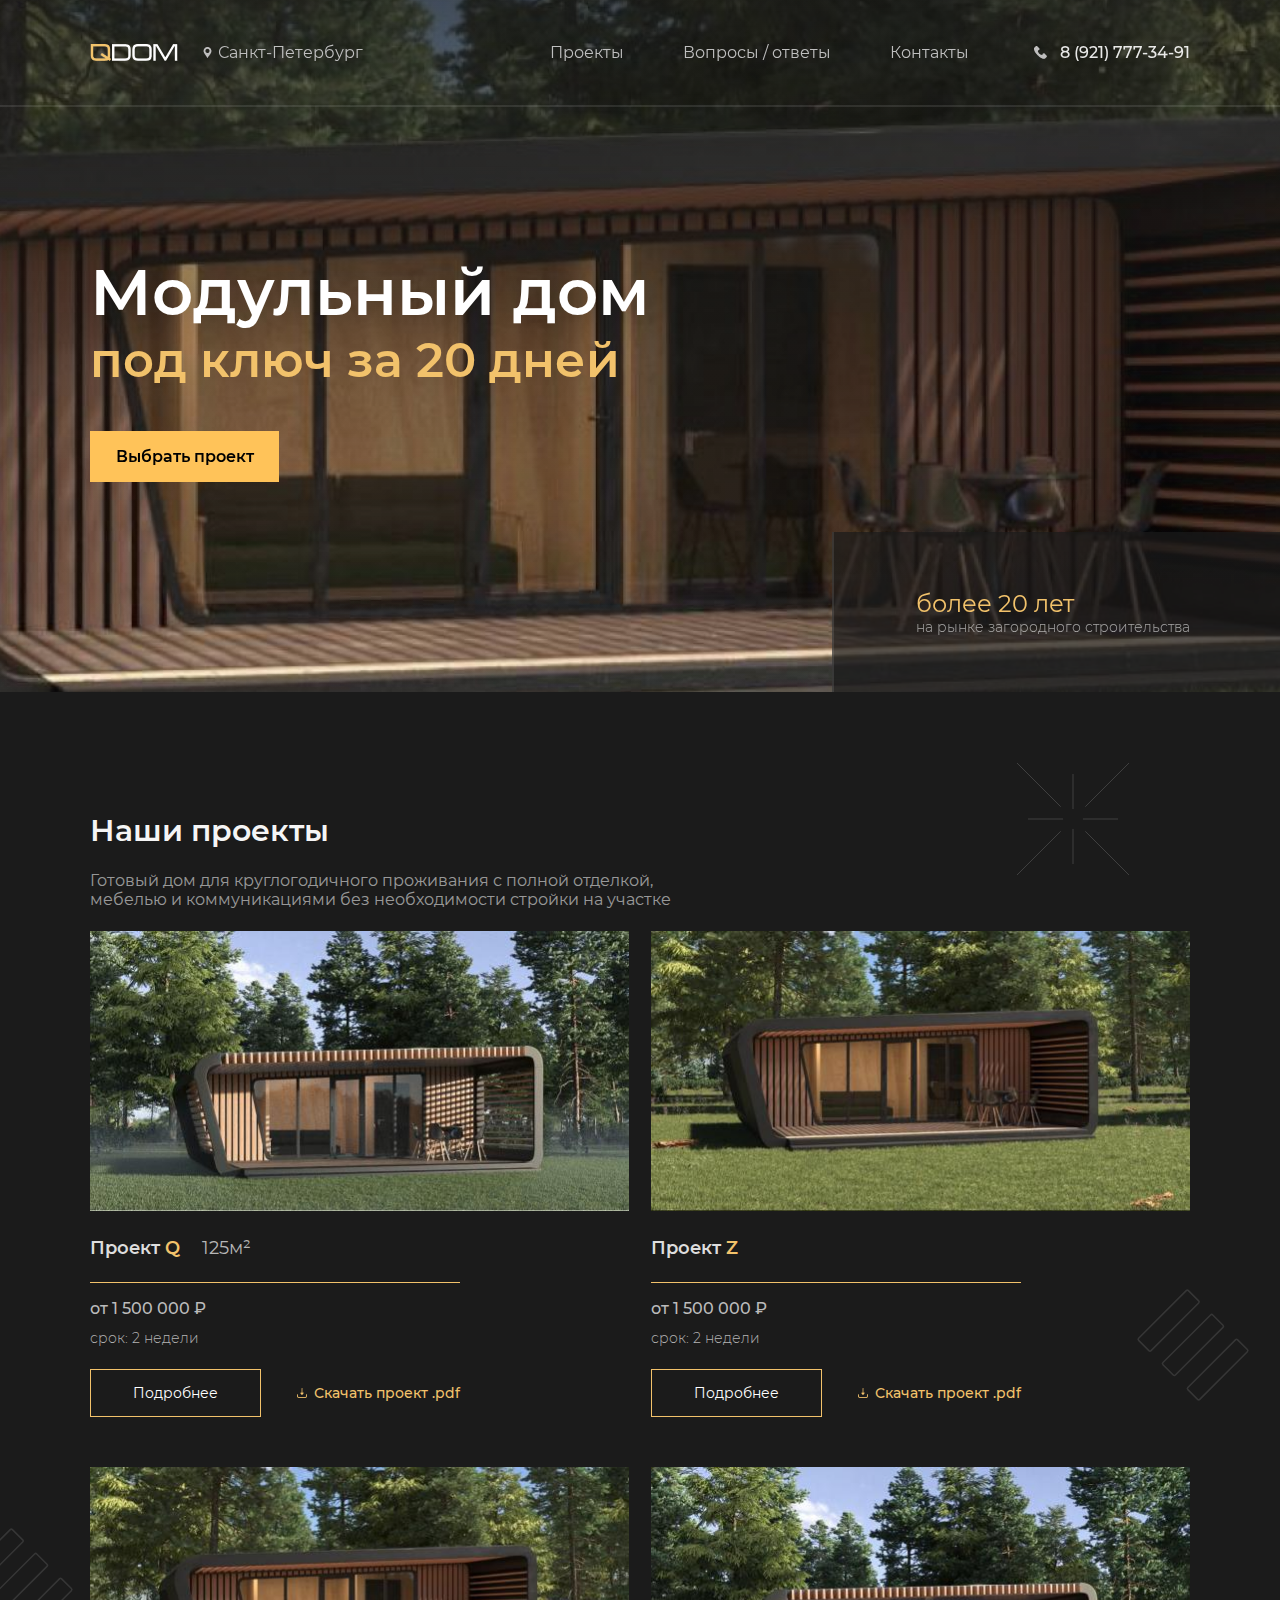
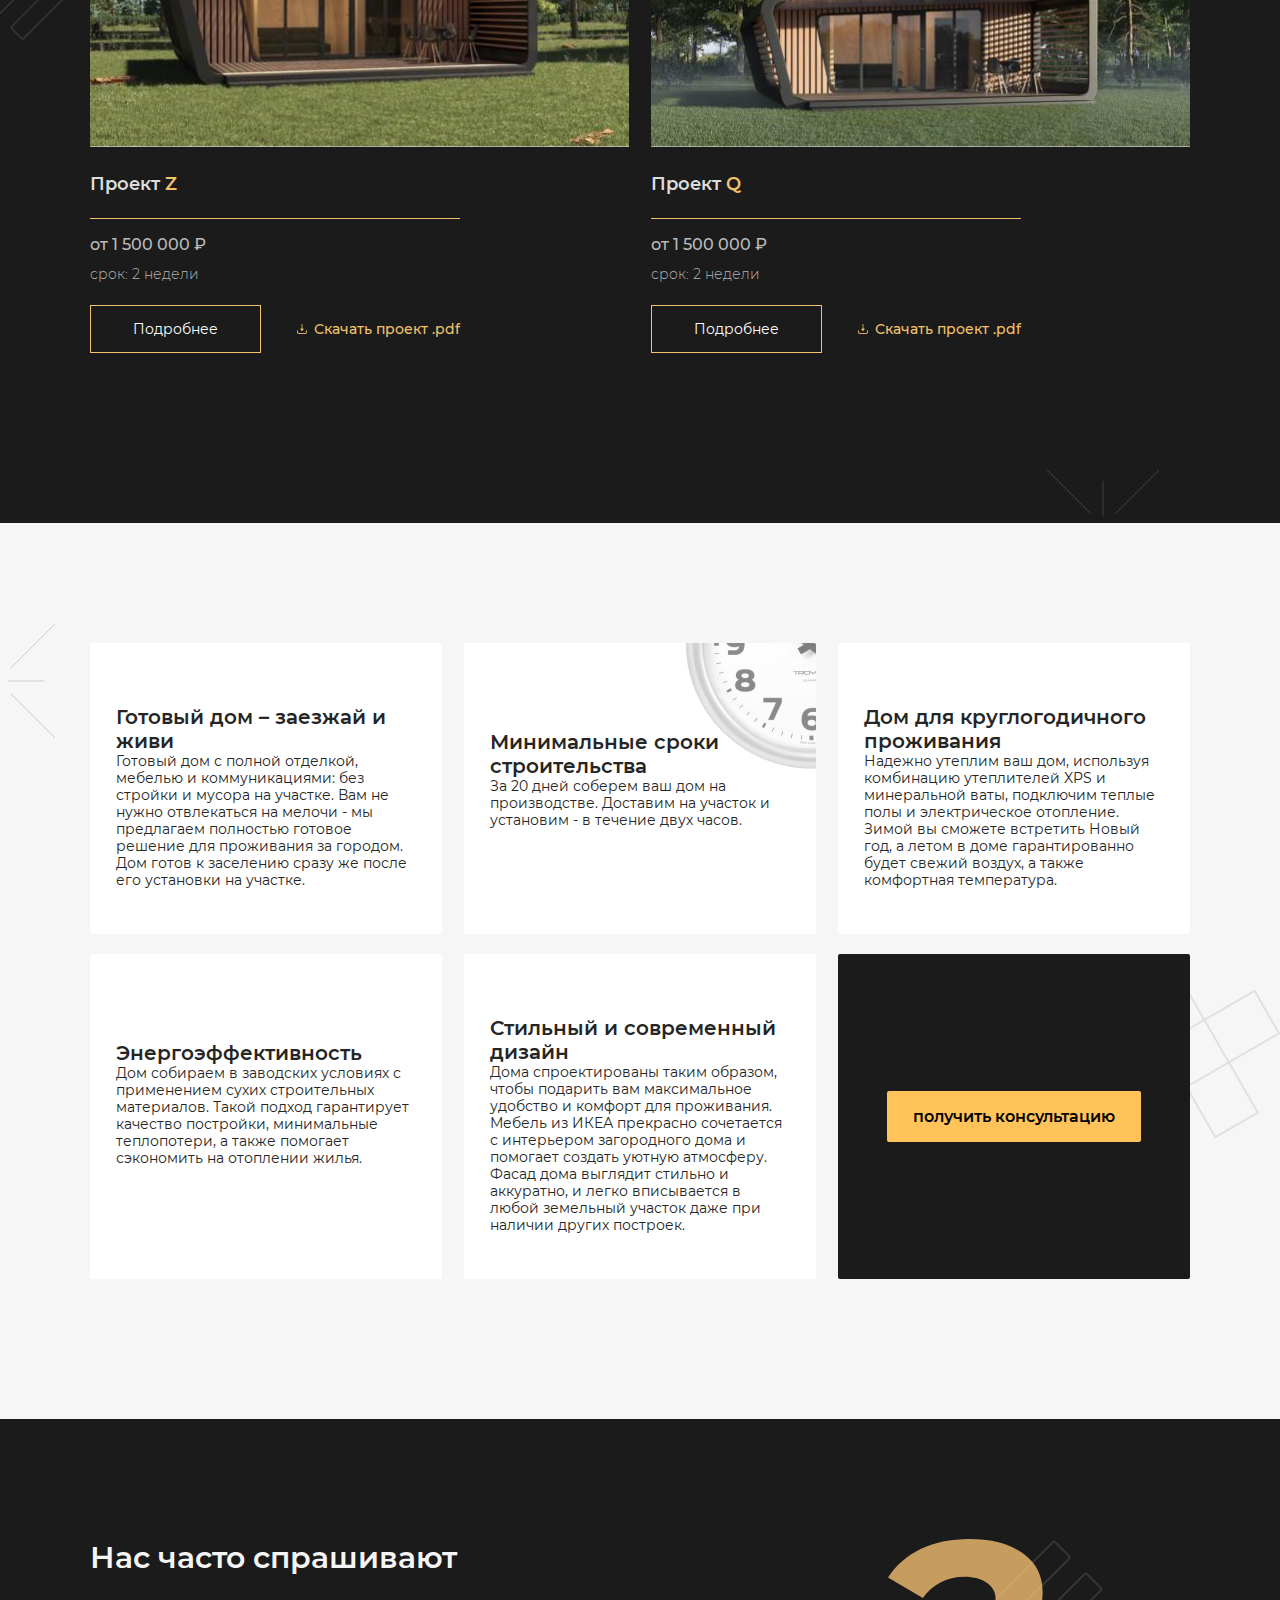
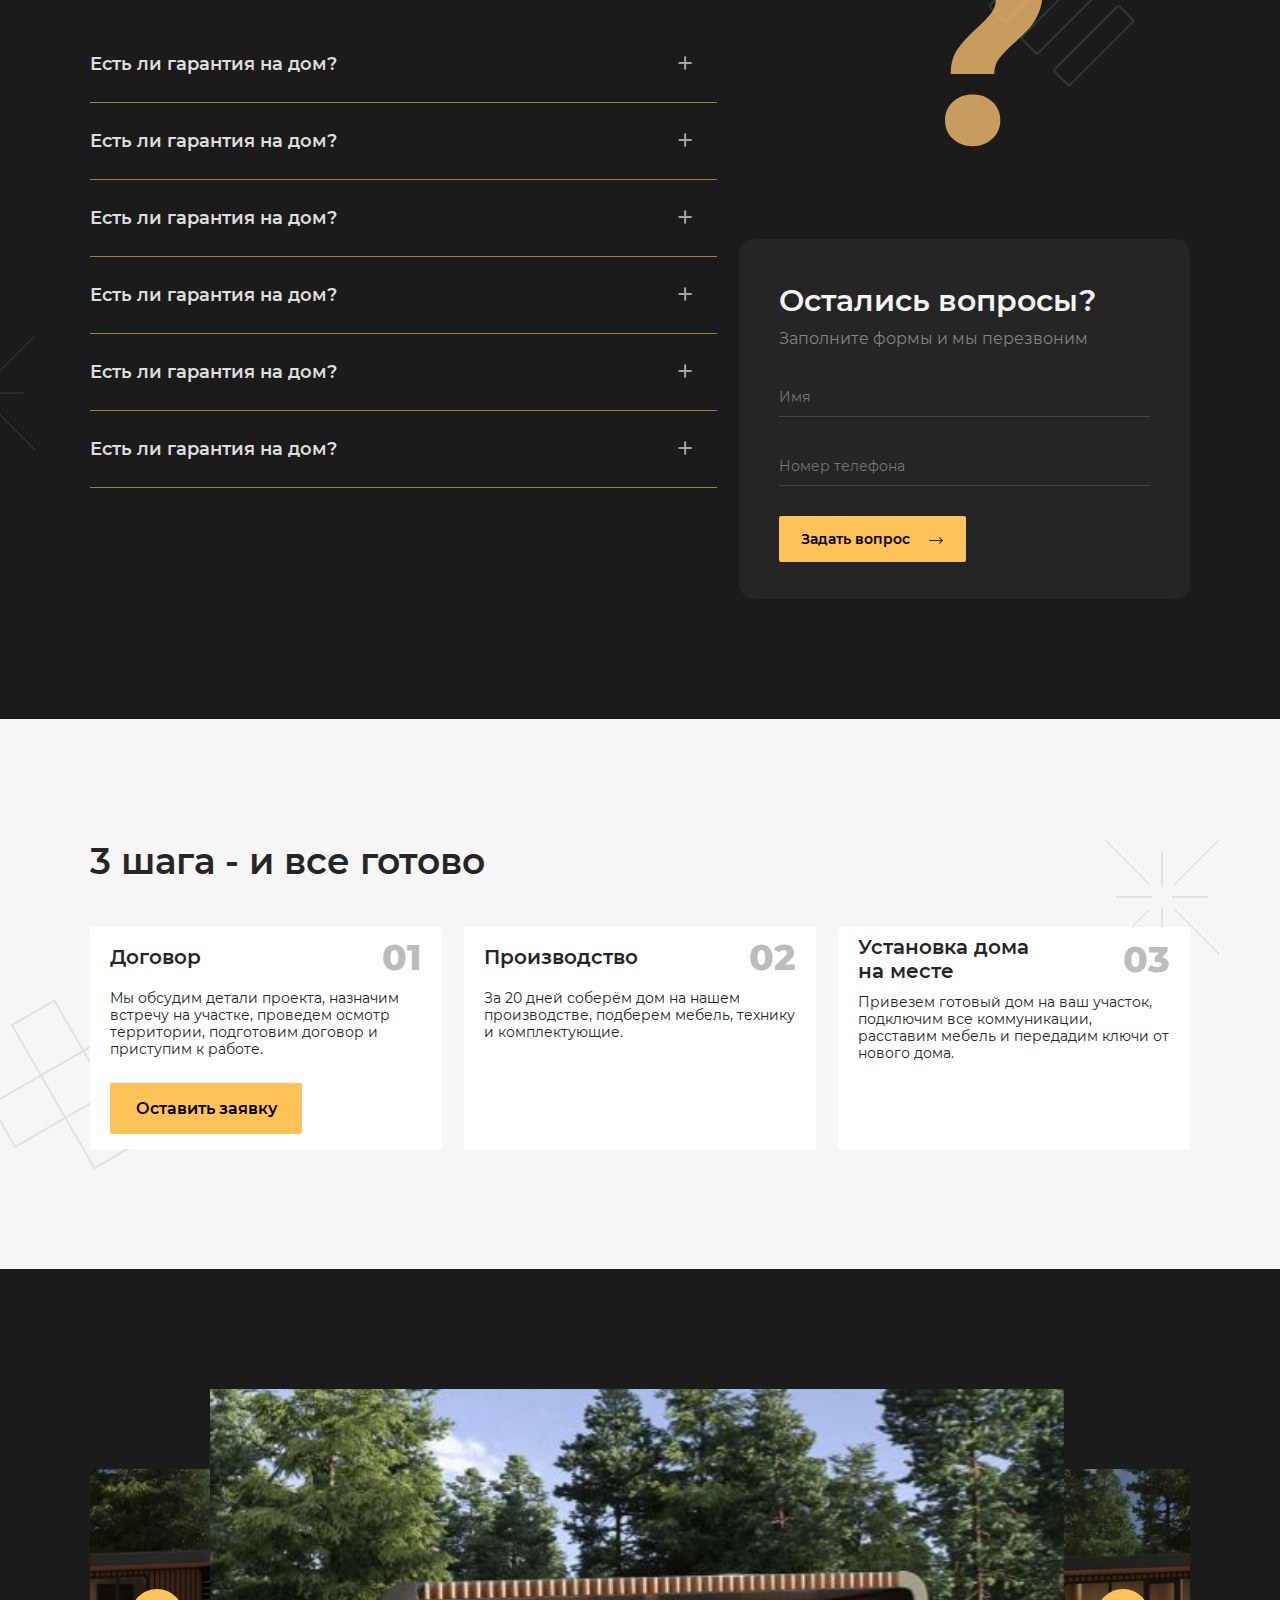
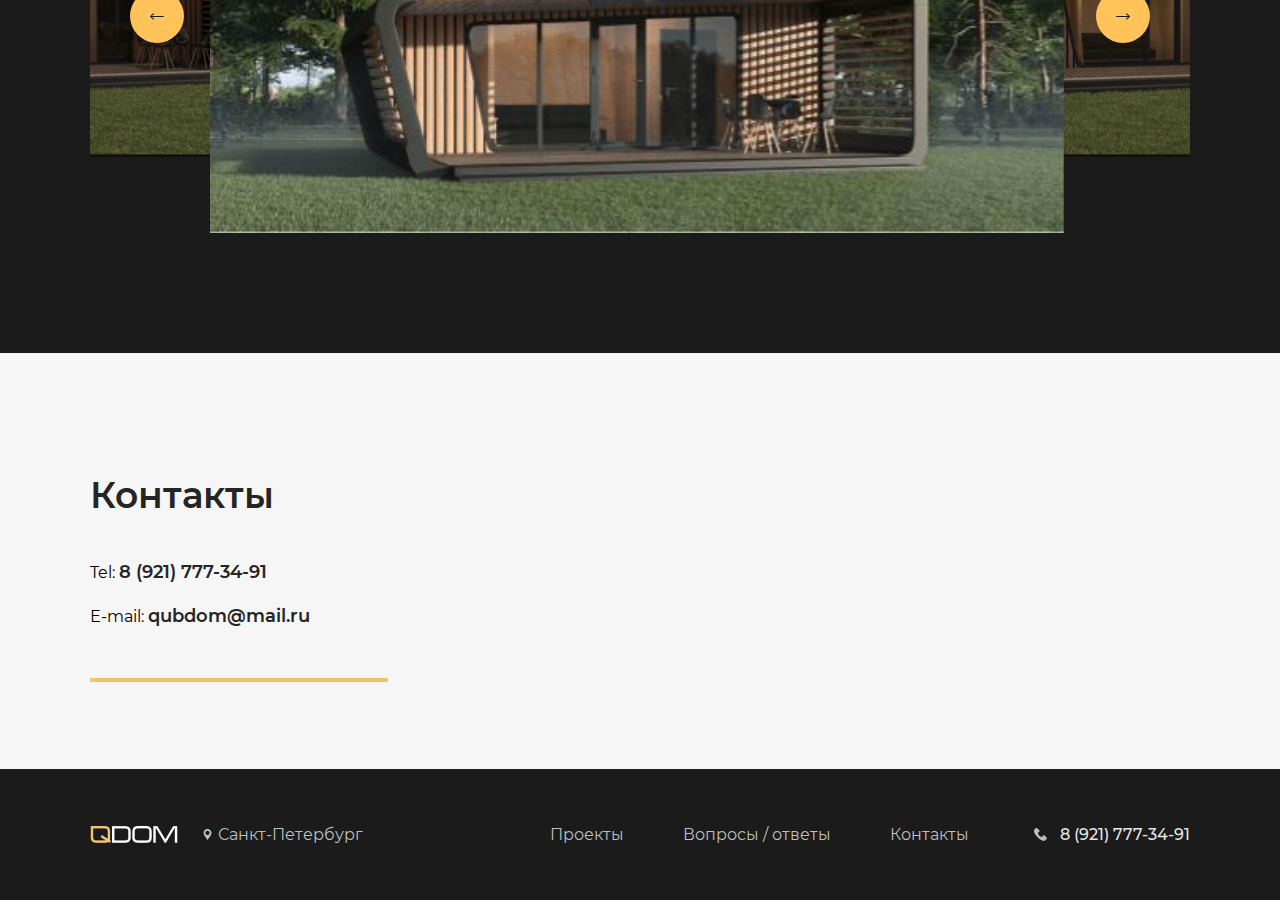
==== commit dadda6e5: "create product page" ====
--- a/index.html
+++ b/index.html
@@ -10,6 +10,24 @@
 </head>
 <body>
 
+    <div class="popup-fon"></div>
+    <div class="popup">
+        <div class="popup-close">
+            <span></span>
+            <span></span>
+        </div>
+        <h2>Получить консультацию</h2>
+        <p>Заполните формы и мы перезвоним</p>
+        <form id="popupForm">
+            <input type="text" placeholder="Имя" required>
+            <input type="text" id="numbersPopup" placeholder="Номер телефона" required>
+            <button class="btn">
+                Задать вопрос
+                <img src="./img/arrow.svg" alt="">
+            </button>
+        </form>
+    </div>
+
     <header>
         <section>
             <div class="header-in">
@@ -28,9 +46,9 @@
                 </div>
                 <div class="header-right">
                     <nav>
-                        <a href="#">Проекты</a>
-                        <a href="#">Вопросы / ответы</a>
-                        <a href="#">Контакты</a>
+                        <a class="productSlide" href="#">Проекты</a>
+                        <a class="faqSlide" href="#">Вопросы / ответы</a>
+                        <a class="contactSlide" href="#">Контакты</a>
                     </nav>
                     <a href="tel:8 (921) 777-34-91" class="number">
                         <img src="./img/number.png" alt="">
@@ -54,7 +72,7 @@
                 <div class="first-slide-title">
                     <h1>Модульный дом</h1>
                     <p>под ключ за 20 дней</p>
-                    <a href="#" class="btn">Выбрать проект</a>
+                    <a href="#" class="btn productSlide">Выбрать проект</a>
                 </div>
             </section>
             <div class="first-slide-slider owl-carousel owl-theme">
@@ -66,7 +84,7 @@
             </div>
         </div>
 
-        <div class="wrapper wrapper-dark">
+        <div class="wrapper wrapper-dark" id="product">
             <section>
                 <img class="mobileElemHidden mobileElemHidden0" src="./img/decore-star.svg" alt="decore">
                 <img class="mobileElemHidden mobileElemHidden1" src="./img/decore-star.svg" alt="decore">
@@ -85,7 +103,7 @@
                             <p class="article-rub">от 1 500 000 ₽</p>
                             <span class="article-time">срок: 2 недели</span>
                             <div class="article-link">
-                                <a href="" class="btn dark">Подробнее</a>
+                                <a href="product.html" class="btn dark">Подробнее</a>
                                 <a href="" class="download" download>
                                     <div>
                                         <img class="download-img" src="./img/download.png" alt="">
@@ -106,7 +124,7 @@
                             <p class="article-rub">от 1 500 000 ₽</p>
                             <span class="article-time">срок: 2 недели</span>
                             <div class="article-link">
-                                <a href="" class="btn dark">Подробнее</a>
+                                <a href="product.html" class="btn dark">Подробнее</a>
                                 <a href="" class="download" download>
                                     <div>
                                         <img class="download-img" src="./img/download.png" alt="">
@@ -127,7 +145,7 @@
                             <p class="article-rub">от 1 500 000 ₽</p>
                             <span class="article-time">срок: 2 недели</span>
                             <div class="article-link">
-                                <a href="" class="btn dark">Подробнее</a>
+                                <a href="product.html" class="btn dark">Подробнее</a>
                                 <a href="" class="download" download>
                                     <div>
                                         <img class="download-img" src="./img/download.png" alt="">
@@ -148,7 +166,7 @@
                             <p class="article-rub">от 1 500 000 ₽</p>
                             <span class="article-time">срок: 2 недели</span>
                             <div class="article-link">
-                                <a href="" class="btn dark">Подробнее</a>
+                                <a href="product.html" class="btn dark">Подробнее</a>
                                 <a href="" class="download" download>
                                     <div>
                                         <img class="download-img" src="./img/download.png" alt="">
@@ -196,13 +214,13 @@
                              Фасад дома выглядит стильно и аккуратно, и легко вписывается в любой земельный участок даже при наличии других построек.</p>
                     </div>
                     <div class="advantage-elem advantage-elem--dark">
-                        <a href="#" class="btn">получить консультацию</a>
-                    </div>
-                </div>
-            </section>
-        </div>
-
-        <div class="wrapper wrapper-dark">
+                        <a class="btn popupOpen">получить консультацию</a>
+                    </div>
+                </div>
+            </section>
+        </div>
+
+        <div class="wrapper wrapper-dark" id="faq">
             <section>
                 <img class="mobileElemHidden mobileElemHidden8" src="./img/decore-star.svg" alt="">
                 <div class="faq-section">
@@ -321,8 +339,8 @@
                             <h2 class="light">Остались вопросы?</h2>
                             <p>Заполните формы и мы перезвоним</p>
                             <form id="faqForm">
-                                <input type="text" placeholder="Имя">
-                                <input type="text" id="numbers" placeholder="Номер телефона">
+                                <input type="text" placeholder="Имя" required>
+                                <input type="text" id="numbers" placeholder="Номер телефона" required>
                                 <button class="btn">
                                     Задать вопрос
                                     <img src="./img/arrow.svg" alt="">
@@ -346,7 +364,7 @@
                             <h4>01</h4>
                         </div>
                         <p>Мы обсудим детали проекта, назначим встречу на участке, проведем осмотр территории, подготовим договор и приступим к работе.</p>
-                        <a href="#" class="btn">Оставить заявку</a>
+                        <a class="btn popupOpen">Оставить заявку</a>
                     </div>
 
                     <div class="step-elem">
@@ -368,7 +386,7 @@
             </section>
         </div>
 
-        <div class="wrapper wrapper-dark slider-active-wrapper">
+        <div class="wrapper wrapper-dark slider-active-wrapper slider-dots-disabled">
             <section>
                 <div id="sliderNavWrapper"></div>
                 <div class="slider-wrapper owl-carousel owl-theme">
@@ -399,10 +417,46 @@
                 </div>
             </section>
         </div>
+
+        <div class="wrapper wrapper-pre-footer" id="contact">
+            <section>
+                <div class="pre-footer--left">
+                    <h2 class="dark">Контакты</h2>
+                    <p class="pre-footer--text">Tel: <a href="tel:8 (921) 777-34-91">8 (921) 777-34-91</a></p>
+                    <p class="pre-footer--text pre-footer--mail">Е-mail: <a href="">qubdom@mail.ru</a></p>
+                </div>
+            </section>
+            <div class="pre-footer-right">
+                <iframe src="https://www.google.com/maps/embed?pb=!1m14!1m12!1m3!1d127909.34904990102!2d30.34982925063478!3d59.93905178491792!2m3!1f0!2f0!3f0!3m2!1i1024!2i768!4f13.1!5e0!3m2!1sru!2sru!4v1599400061221!5m2!1sru!2sru" width="100%" height="100%" frameborder="0" style="border:0;" allowfullscreen="" aria-hidden="false" tabindex="0"></iframe>
+                <div class="map-line"></div>
+            </div>
+        </div>
     </main>
     
-    <footer>
-
+    <footer class="wrapper-dark">
+        <section>
+            <div class="footer-in">
+                <div class="footer-left">
+                    <img src="./img/logo.png" alt="">
+                    <div class="place">
+                        <img src="./img/place.png" alt="">
+                        <p class="desktopNumber">Санкт-Петербург</p>
+                        <p class="mobileNumber">Спб</p>
+                    </div>
+                </div>
+                <div class="footer-right">
+                    <nav>
+                        <a class="productSlide" href="#">Проекты</a>
+                        <a class="faqSlide" href="#">Вопросы / ответы</a>
+                        <a class="contactSlide" href="#">Контакты</a>
+                    </nav>
+                    <a href="tel:8 (921) 777-34-91" class="number">
+                        <img src="./img/number.png" alt="">
+                        <p>8 (921) 777-34-91</p>
+                    </a>
+                </div>
+            </div>
+        </section>
     </footer>
 
     <script type="text/javascript" src="https://code.jquery.com/jquery-3.5.1.min.js"></script>
--- a/style.min.css
+++ b/style.min.css
@@ -1 +1 @@
-*{padding:0;margin:0;box-sizing:border-box}html{font-size:10px;overflow-x:hidden}body{overflow-x:hidden;-webkit-box-sizing:border-box;box-sizing:border-box;-webkit-font-smoothing:antialiased;-moz-font-smoothing:antialiased;-o-font-smoothing:antialiased}@font-face{font-family:'Montserrat Light';src:url("./fonts/Montserrat-Light.eot");src:url("./fonts/Montserrat-Light.eot?#iefix") format("embedded-opentype"),url("./fonts/Montserrat-Light.woff") format("woff"),url("./fonts/Montserrat-Light.ttf") format("truetype");font-weight:normal;font-style:normal}@font-face{font-family:'Montserrat Regular';src:url("./fonts/Montserrat-Regular.eot");src:url("./fonts/Montserrat-Regular.eot?#iefix") format("embedded-opentype"),url("./fonts/Montserrat-Regular.woff") format("woff"),url("./fonts/Montserrat-Regular.ttf") format("truetype");font-weight:normal;font-style:normal;font-display:swap}@font-face{font-family:'Montserrat Medium';src:url("./fonts/Montserrat-Medium.eot");src:url("./fonts/Montserrat-Medium.eot?#iefix") format("embedded-opentype"),url("./fonts/Montserrat-Medium.woff") format("woff"),url("./fonts/Montserrat-Medium.ttf") format("truetype");font-weight:normal;font-style:normal;font-display:swap}@font-face{font-family:'Montserrat Semibold';src:url("./fonts/Montserrat-SemiBold.eot");src:url("./fonts/Montserrat-SemiBold.eot?#iefix") format("embedded-opentype"),url("./fonts/Montserrat-SemiBold.woff") format("woff"),url("./fonts/Montserrat-SemiBold.ttf") format("truetype");font-weight:normal;font-style:normal;font-display:swap}@font-face{font-family:'Montserrat Bold';src:url("./fonts/Montserrat-ExtraBold.eot");src:url("./fonts/Montserrat-ExtraBold.eot?#iefix") format("embedded-opentype"),url("./fonts/Montserrat-ExtraBold.woff") format("woff"),url("./fonts/Montserrat-ExtraBold.ttf") format("truetype");font-weight:normal;font-style:normal;font-display:swap}@font-face{font-family:'Montserrat Black';src:url("./fonts/Montserrat-Black.eot");src:url("./fonts/Montserrat-Black.eot?#iefix") format("embedded-opentype"),url("./fonts/Montserrat-Black.woff") format("woff"),url("./fonts/Montserrat-Black.ttf") format("truetype");font-weight:normal;font-style:normal;font-display:swap}section{position:relative;width:1100px;margin:0 auto}h1{font-family:'Montserrat Semibold';font-size:6.4rem;text-shadow:0px 4px 26px rgba(0,0,0,0.25);color:#FFFFFF}h2{font-family:'Montserrat Semibold';font-size:3rem;color:#F5F5F5}h3{font-family:'Montserrat Semibold';font-size:1.8rem;color:#ddd}p{font-family:'Montserrat Regular';font-size:1.6rem}span{font-family:'Montserrat Light';font-size:1.4rem}a{font-family:'Montserrat Semibold';font-size:1.6rem;text-decoration:none;outline:none;cursor:pointer;-webkit-transition:.3s;-moz-transition:.3s;-o-transition:.3s;transition:.3s}button{font-family:'Montserrat Semibold';border:none;cursor:pointer;border-radius:2px;-webkit-transition:.3s;-moz-transition:.3s;-o-transition:.3s;transition:.3s;display:-webkit-box;display:-moz-box;display:-webkit-flex;display:-ms-flexbox;display:flex;-webkit-box-align:center;-moz-box-align:center;-ms-flex-align:center;align-items:center;-webkit-box-pack:justify;-moz-box-pack:justify;-ms-flex-pack:justify;justify-content:space-between}button img{margin-left:15px}.number p:hover,.number p:focus,nav a:hover,nav a:focus{color:white}.btn{display:inline-block;padding:1em 1.6em;background-color:#FFC359;color:black}.btn.dark{font-family:'Montserrat Regular';background-color:#1B1B1B;border:1px solid #F2C26B;color:white;font-size:14px;padding:1em 3em}.btn:hover,.btn:focus{background:#FFFFFF}.btn.dark:hover,.btn.dark:focus{background-color:#FFC359;color:black}.btn:active{background:#D2A75A}.btn.dark:active{background:#D2A75A}.wrapper{padding:120px 0;overflow:hidden;background:#F6F6F6}.wrapper-dark{background-color:#1B1B1B}.burger{display:none}header{display:-webkit-box;display:-moz-box;display:-webkit-flex;display:-ms-flexbox;display:flex;-webkit-box-align:center;-moz-box-align:center;-ms-flex-align:center;align-items:center;position:absolute;z-index:20;top:0;left:0;width:100%;height:107px;border-bottom:2px solid rgba(255,255,255,0.1);color:#BFBFBF}.header-in,.header-left,.place,nav,.header-right,.number{display:-webkit-box;display:-moz-box;display:-webkit-flex;display:-ms-flexbox;display:flex;-webkit-box-pack:justify;-moz-box-pack:justify;-ms-flex-pack:justify;justify-content:space-between;-webkit-box-align:center;-moz-box-align:center;-ms-flex-align:center;align-items:center}.place{margin-left:25px}.place p{margin-left:6px}nav{width:419px;margin-right:65px}nav a{font-family:'Montserrat Regular';color:#BFBFBF}.number p{font-family:'Montserrat Medium';color:rgba(255,255,255,0.9);margin-left:13px;-webkit-transition:.3s;-moz-transition:.3s;-o-transition:.3s;transition:.3s}.mobileNumber{display:none}.first-slide{position:relative;overflow:hidden}.first-slide-slider{position:relative;z-index:0;width:100%;height:100%;overflow:hidden}.first-slide-slider img{object-fit:cover;width:100vw;height:100%}.first-slide-slider .owl-item.active img{-webkit-transition:12.6s;-moz-transition:12.6s;-o-transition:12.6s;transition:12.6s;transform:scale(1.3)}.first-slide--bg{position:absolute;z-index:1;top:0;left:0;width:100%;height:100%;background:linear-gradient(180deg, rgba(27,27,27,0.72) 0%, rgba(27,27,27,0) 100%)}.dark-rec{position:absolute;z-index:2;right:0;bottom:0;width:21%;height:160px;background:rgba(27,27,27,0.72)}.first-slide--info{display:-webkit-box;display:-moz-box;display:-webkit-flex;display:-ms-flexbox;display:flex;-webkit-box-align:center;-moz-box-align:center;-ms-flex-align:center;align-items:center;height:160px;background:rgba(27,27,27,0.72);position:absolute;z-index:2;right:0;bottom:0;width:40%;padding-left:82px;border-left:2px solid rgba(255,255,255,0.1)}.first-slide--info p{font-size:24px;color:#F2C26B}.first-slide--info span{color:rgba(255,255,255,0.6)}.first-slide-title{position:absolute;z-index:3;margin-top:23%}.first-slide-title p{font-family:'Montserrat Semibold';font-size:4.8rem;color:#F2C26B;margin-bottom:42px}p.light{margin:22px 0;color:rgba(255,255,255,0.8);width:612px;opacity:0.7}.product-wrapper{display:-webkit-box;display:-moz-box;display:-webkit-flex;display:-ms-flexbox;display:flex;-webkit-box-pack:justify;-moz-box-pack:justify;-ms-flex-pack:justify;justify-content:space-between;flex-wrap:wrap}article{position:relative;width:49%;margin-bottom:50px}.article-img--product{width:100%;height:280px;object-fit:cover}.article-info{width:370px}.article-title{position:relative;height:70px;display:-webkit-box;display:-moz-box;display:-webkit-flex;display:-ms-flexbox;display:flex;-webkit-box-align:center;-moz-box-align:center;-ms-flex-align:center;align-items:center}.article-title h3 span{font-family:'Montserrat Semibold';color:#F2C26B;font-size:1.8rem}.article-title p{font-family:'Montserrat Regular';color:#B6B6B6;font-size:1.8rem;margin-left:22px}.article-title::after{content:"";position:absolute;bottom:0;left:0;width:100%;height:1px;background-color:#F2C26B}.article-rub{font-family:'Montserrat Medium';font-size:16px;color:#BBBBBB;margin:16px 0 11px}.article-time{font-size:14px;color:#B5B5B5}.article-link{display:-webkit-box;display:-moz-box;display:-webkit-flex;display:-ms-flexbox;display:flex;-webkit-box-pack:justify;-moz-box-pack:justify;-ms-flex-pack:justify;justify-content:space-between;-webkit-box-align:center;-moz-box-align:center;-ms-flex-align:center;align-items:center;margin-top:22px}.download{display:-webkit-box;display:-moz-box;display:-webkit-flex;display:-ms-flexbox;display:flex;-webkit-box-pack:justify;-moz-box-pack:justify;-ms-flex-pack:justify;justify-content:space-between;-webkit-box-align:center;-moz-box-align:center;-ms-flex-align:center;align-items:center;font-family:'Montserrat Medium';color:#F2C26B;font-size:14px}.download img{margin-right:7px}.download .download-img--hover{display:none}.download:hover,.download:focus{color:#FFFFFF}.download:hover .download-img,.download:focus .download-img{display:none}.download:hover .download-img--hover,.download:focus .download-img--hover{display:block}.mobileElemHidden{position:absolute}.mobileElemHidden0{right:60px;top:-50px;width:114px}.mobileElemHidden1{right:30px;bottom:-180px;width:114px}.mobileElemHidden2{right:-60px;top:40%;width:114px}.mobileElemHidden3{left:-130px;top:60%;width:114px}.advantage-wrapper{display:-webkit-box;display:-moz-box;display:-webkit-flex;display:-ms-flexbox;display:flex;-webkit-box-pack:justify;-moz-box-pack:justify;-ms-flex-pack:justify;justify-content:space-between;flex-wrap:wrap}.advantage-elem{position:relative;width:32%;margin-bottom:20px;padding:62px 26px 45px;background:#FFFFFF;border-radius:2px}.advantage-elem h3{font-size:20px;line-height:24px;color:#252525}.advantage-elem p{font-size:14px;line-height:17px;color:#252525}.advantage-elem:nth-child(2n){padding-top:87px}.advantage-elem--dark{display:-webkit-box;display:-moz-box;display:-webkit-flex;display:-ms-flexbox;display:flex;-webkit-box-align:center;-moz-box-align:center;-ms-flex-align:center;align-items:center;justify-content:center;background-color:#1B1B1B;padding:0 !important}.advantage-elem--dark .btn{border-radius:2px}.advantage-elem--img{position:absolute;right:0;top:0}.mobileElemHidden4{left:-150px;top:-20px}.mobileElemHidden5{right:-120px;bottom:20%}h2.light{font-size:30px;line-height:37px;color:#F5F5F5;margin-bottom:50px}h2.dark{font-size:36px;line-height:44px;color:#252525}.faq-wrapper{position:relative}.faq-left{width:57%}.faq-title{position:relative;display:-webkit-box;display:-moz-box;display:-webkit-flex;display:-ms-flexbox;display:flex;-webkit-box-pack:justify;-moz-box-pack:justify;-ms-flex-pack:justify;justify-content:space-between;-webkit-box-align:center;-moz-box-align:center;-ms-flex-align:center;align-items:center;min-height:76px;cursor:pointer}.faq-title img,.faq-title div{position:relative;-webkit-transition:.3s;-moz-transition:.3s;-o-transition:.3s;transition:.3s}.faq-title h3{font-size:18px;line-height:22px;color:#DDDDDD}.faq-title div::before{-webkit-transition:.3s;-moz-transition:.3s;-o-transition:.3s;transition:.3s;content:"";position:absolute;background:#F2C26B;width:32px;height:32px;border-radius:50%;top:-9px;left:-9px;opacity:0}.faq-title div{margin-right:25px}.faq-right--top{position:relative;height:300px}.mobileElemHidden6{left:55%}.mobileElemHidden7{margin-left:-77px;left:50%;opacity:.87}.faq-section{display:-webkit-box;display:-moz-box;display:-webkit-flex;display:-ms-flexbox;display:flex;-webkit-box-pack:justify;-moz-box-pack:justify;-ms-flex-pack:justify;justify-content:space-between}.faq-right{width:41%}.faq-title:hover div::before,.faq-title:focus div::before{opacity:1}.faq-text{font-family:'Montserrat Light';font-size:14px;line-height:21px;color:#A6A6A6;padding-bottom:0px;height:0;overflow:hidden;opacity:0;-webkit-transition:.3s;-moz-transition:.3s;-o-transition:.3s;transition:.3s}input[type="checkbox"]{display:none;opacity:0;width:1px}input[type="checkbox"]:checked+div>.faq-text{height:auto;opacity:1;padding-bottom:28px}input[type="checkbox"]:checked+div>.faq-title img{transform:rotate(45deg)}label .line{display:block;width:100%;opacity:0.6;border-bottom:1px solid #F2C26B;bottom:0}.faq-right--bottom{border-radius:15px;background-color:#252525;width:100%;height:360px;padding:43px 40px}.faq-right--bottom h2{margin-bottom:10px}.faq-right--bottom p{font-size:16px;color:#848484}input[type="text"]{width:100%;border:none;outline:none;background-color:#252525;border-bottom:1px solid rgba(255,255,255,0.15);font-size:14px;color:rgba(166,166,166,0.6);padding:10px 0;font-family:'Montserrat Regular';margin-top:30px;-webkit-transition:.3s;-moz-transition:.3s;-o-transition:.3s;transition:.3s}input[type="text"]:nth-child(2){margin-bottom:30px}input[type="text"]:focus,input[type="text"]:hover,input[type="text"]:active{border-bottom:1px solid white;color:white}.mobileElemHidden8{left:-170px;top:60%}.step-elem{position:relative;width:32%;min-height:222px;background:#FFFFFF;border-radius:2px;padding:8px 20px}.step-elem p{font-size:14px;line-height:17px;color:#252525}.step-elem .btn{border-radius:2px;margin-top:25px}.steps-wrapper{display:-webkit-box;display:-moz-box;display:-webkit-flex;display:-ms-flexbox;display:flex;-webkit-box-pack:justify;-moz-box-pack:justify;-ms-flex-pack:justify;justify-content:space-between;flex-wrap:wrap}.step-elem-title{display:-webkit-box;display:-moz-box;display:-webkit-flex;display:-ms-flexbox;display:flex;-webkit-box-pack:justify;-moz-box-pack:justify;-ms-flex-pack:justify;justify-content:space-between;-webkit-box-align:center;-moz-box-align:center;-ms-flex-align:center;align-items:center;margin-bottom:11px}.step-elem-title h3{width:201px;font-size:20px;line-height:24px;color:#252525}.step-elem-title h4{font-family:'Montserrat Bold';font-size:36px;line-height:44px;color:#252525;opacity:0.3}.mobileElemHidden9{right:-30px;top:0px}.mobileElemHidden10{left:-130px;bottom:-50px}.slider-elem{width:100%;height:100%;position:relative}.slider-elem img{width:100%;height:100%;object-fit:cover}.slider-wrapper .owl-item .dark-fon{position:absolute;top:0;left:0;width:100%;height:100%;background-color:black;opacity:0.4}.slider-wrapper .owl-item.active.center{width:854px !important;height:443.7px !important;z-index:1;margin:-80px -155px}.slider-wrapper .owl-item.active.center .dark-fon{opacity:0}.slider-wrapper .owl-stage-outer{height:444px !important;padding-top:80px !important}#sliderNavWrapper{display:-webkit-box;display:-moz-box;display:-webkit-flex;display:-ms-flexbox;display:flex;-webkit-box-pack:justify;-moz-box-pack:justify;-ms-flex-pack:justify;justify-content:space-between;position:relative}#sliderNavWrapper button{-webkit-transition:.3s;-moz-transition:.3s;-o-transition:.3s;transition:.3s;background-color:#1B1B1B;font-size:0;border:none;outline:none;position:absolute}#sliderNavWrapper button span{display:none}#sliderNavWrapper .owl-prev{-webkit-transition:.3s;-moz-transition:.3s;-o-transition:.3s;transition:.3s;position:absolute;width:54px;height:54px;background:#FFC359;border-radius:50%;z-index:2;left:40px;top:200px}#sliderNavWrapper .owl-prev span{display:none}#sliderNavWrapper .owl-prev::before{-webkit-transition:.3s;-moz-transition:.3s;-o-transition:.3s;transition:.3s;position:absolute;content:'';width:14px;height:7px;z-index:1;background-image:url("./img/arrow-slider.svg");margin-left:-7px;left:50%}#sliderNavWrapper .owl-next{-webkit-transition:.3s;-moz-transition:.3s;-o-transition:.3s;transition:.3s;position:absolute;width:54px;height:54px;background:#FFC359;border-radius:50%;z-index:2;right:40px;top:200px}#sliderNavWrapper .owl-next span{display:none}#sliderNavWrapper .owl-next::before{-webkit-transition:.3s;-moz-transition:.3s;-o-transition:.3s;transition:.3s;position:absolute;content:'';width:14px;height:7px;z-index:1;background-image:url("./img/arrow-slider.svg");transform:rotate(180deg);margin-left:-7px;left:50%}#sliderNavWrapper .owl-prev:active,#sliderNavWrapper .owl-next:active{background:#D2A75A}#sliderNavWrapper .owl-prev:hover::before,#sliderNavWrapper .owl-prev:focus::before,#sliderNavWrapper .owl-next:hover::before,#sliderNavWrapper .owl-next:focus::before{background-image:url("./img/slider-arrow--hover.svg")}#sliderNavWrapper .owl-prev:active::before,#sliderNavWrapper .owl-next:active::before{background-image:url("./img/arrow-slider.svg")}@media screen and (max-height: 690px){.first-slide-slider,.first-slide-slider img{height:100vh}}@media screen and (max-width: 1336px){.first-slide--info{width:35%}}@media screen and (max-width: 1100px){.slider-active-wrapper section{width:700px}.slider-wrapper .owl-item.active.center{width:664px !important;height:auto !important;margin:0 !important}#sliderNavWrapper .owl-prev,#sliderNavWrapper .owl-next{top:150px}#sliderNavWrapper .owl-prev{left:-27px}#sliderNavWrapper .owl-next{right:-27px}.slider-wrapper .owl-stage-outer{height:auto !important;padding-top:0px !important}section{width:100%;padding:0 18px}header{height:77px}nav{width:370px;margin-right:41px}.place{margin-left:9px}.first-slide--info{height:100px;width:auto;padding-left:42px;padding-right:18px}.faq-left,.faq-right{width:49%}}@media screen and (max-width: 1000px){.advantage-elem{width:49%}.burger{display:-webkit-box;display:-moz-box;display:-webkit-flex;display:-ms-flexbox;display:flex;flex-direction:column;-webkit-box-pack:justify;-moz-box-pack:justify;-ms-flex-pack:justify;justify-content:space-between;z-index:40;width:30px;height:25px;cursor:pointer}.burger span{background-color:#FFFFFF;display:inline-block;width:100%;height:3px;border-radius:5px;margin-left:auto;-webkit-transition:.3s;-moz-transition:.3s;-o-transition:.3s;transition:.3s}.burger span:nth-child(2){width:22px}.burger span:nth-child(3){width:11px}.burger:hover span,.burger:focus span{width:100%}header{border-bottom:none}.header-right{width:350px;position:fixed;z-index:30;right:-100%;flex-direction:column;height:100vh;top:0;justify-content:flex-start;align-items:baseline;background-color:#1B1B1B;padding:30px;-webkit-transition:.3s;-moz-transition:.3s;-o-transition:.3s;transition:.3s}.header-right .number{position:absolute;bottom:30px;left:30px}.header-right .number p{font-size:2.4rem}nav{flex-direction:column;align-items:baseline;width:100%;margin-top:25%}nav a{font-size:2.4rem;margin-top:46px}.activeBurger{position:relative}.activeBurger span{width:100% !important}.activeBurger span:nth-child(1){display:none}.activeBurger span:nth-child(2){transform:rotate(45deg)}.activeBurger span:nth-child(3){transform:rotate(-45deg);position:absolute;top:0}.activeNav{right:0}}@media screen and (max-width: 900px){.faq-section{flex-wrap:wrap}.faq-left,.faq-right{width:100%}.faq-right--top{display:none}.faq-right--bottom{margin-top:45px}}@media screen and (max-width: 800px){.step-elem{width:100%;margin-bottom:22px}.article-link{flex-direction:column-reverse;align-items:flex-start}.article-link .download{margin-bottom:22px}.article-img--product{height:150px}.article-title::after{width:60%}}@media screen and (max-width: 750px){.slider-active-wrapper section{width:100%;padding:0 !important}.first-slide--info{display:none}.desktopNumber{display:none}.mobileNumber{display:inline}.wrapper{padding:80px 0}p.light{width:100%}.advantage-elem{width:100%;min-height:207px}.slider-elem{width:100vw}#sliderNavWrapper .owl-prev{left:0;width:32px;height:70px;background:#000000;opacity:0.8;border-radius:0px 4.125px 4.125px 0px}#sliderNavWrapper .owl-next{right:0px;width:32px;height:70px;background:#000000;opacity:0.8;border-radius:4.125px 0px  0px  4.125px}#sliderNavWrapper .owl-next:hover,#sliderNavWrapper .owl-prev:hover{opacity:1}#sliderNavWrapper .owl-prev::before{background-image:url("./img/slider-arrow--hover.svg");opacity:1}#sliderNavWrapper .owl-next::before{background-image:url("./img/slider-arrow--hover.svg");opacity:1}}@media screen and (max-width: 620px){.mobileElemHidden{display:none}.header-right{width:100vw}.header-left{z-index:40}h1{font-size:4rem}.first-slide-title p{font-size:2.6rem}.first-slide-title{margin-top:200px}article{width:100%}.article-img--product{height:200px}.faq-right--bottom{height:auto}}@media screen and (max-width: 400px){h1{font-size:3.6rem}.first-slide-title p{font-size:2.4rem}.first-slide-title{margin-top:156px}.article-img--product{height:150px}}
+*{padding:0;margin:0;box-sizing:border-box}html{font-size:10px;overflow-x:hidden}body{overflow-x:hidden;-webkit-box-sizing:border-box;box-sizing:border-box;-webkit-font-smoothing:antialiased;-moz-font-smoothing:antialiased;-o-font-smoothing:antialiased}@font-face{font-family:'Montserrat Light';src:url("./fonts/Montserrat-Light.eot");src:url("./fonts/Montserrat-Light.eot?#iefix") format("embedded-opentype"),url("./fonts/Montserrat-Light.woff") format("woff"),url("./fonts/Montserrat-Light.ttf") format("truetype");font-weight:normal;font-style:normal}@font-face{font-family:'Montserrat Regular';src:url("./fonts/Montserrat-Regular.eot");src:url("./fonts/Montserrat-Regular.eot?#iefix") format("embedded-opentype"),url("./fonts/Montserrat-Regular.woff") format("woff"),url("./fonts/Montserrat-Regular.ttf") format("truetype");font-weight:normal;font-style:normal;font-display:swap}@font-face{font-family:'Montserrat Medium';src:url("./fonts/Montserrat-Medium.eot");src:url("./fonts/Montserrat-Medium.eot?#iefix") format("embedded-opentype"),url("./fonts/Montserrat-Medium.woff") format("woff"),url("./fonts/Montserrat-Medium.ttf") format("truetype");font-weight:normal;font-style:normal;font-display:swap}@font-face{font-family:'Montserrat Semibold';src:url("./fonts/Montserrat-SemiBold.eot");src:url("./fonts/Montserrat-SemiBold.eot?#iefix") format("embedded-opentype"),url("./fonts/Montserrat-SemiBold.woff") format("woff"),url("./fonts/Montserrat-SemiBold.ttf") format("truetype");font-weight:normal;font-style:normal;font-display:swap}@font-face{font-family:'Montserrat Bold';src:url("./fonts/Montserrat-ExtraBold.eot");src:url("./fonts/Montserrat-ExtraBold.eot?#iefix") format("embedded-opentype"),url("./fonts/Montserrat-ExtraBold.woff") format("woff"),url("./fonts/Montserrat-ExtraBold.ttf") format("truetype");font-weight:normal;font-style:normal;font-display:swap}@font-face{font-family:'Montserrat Black';src:url("./fonts/Montserrat-Black.eot");src:url("./fonts/Montserrat-Black.eot?#iefix") format("embedded-opentype"),url("./fonts/Montserrat-Black.woff") format("woff"),url("./fonts/Montserrat-Black.ttf") format("truetype");font-weight:normal;font-style:normal;font-display:swap}section{position:relative;width:1100px;margin:0 auto}h1{font-family:'Montserrat Semibold';font-size:64px;text-shadow:0px 4px 26px rgba(0,0,0,0.25);color:#FFFFFF}h2{font-family:'Montserrat Semibold';font-size:30px;color:#F5F5F5}h3{font-family:'Montserrat Semibold';font-size:18px;color:#ddd}p{font-family:'Montserrat Regular';font-size:16px}span{font-family:'Montserrat Light';font-size:14px}a{font-family:'Montserrat Semibold';font-size:16px;text-decoration:none;outline:none;cursor:pointer;-webkit-transition:.3s;-moz-transition:.3s;-o-transition:.3s;transition:.3s}button{font-family:'Montserrat Semibold';border:none;cursor:pointer;border-radius:2px;-webkit-transition:.3s;-moz-transition:.3s;-o-transition:.3s;transition:.3s;display:-webkit-box;display:-moz-box;display:-webkit-flex;display:-ms-flexbox;display:flex;-webkit-box-align:center;-moz-box-align:center;-ms-flex-align:center;align-items:center;-webkit-box-pack:justify;-moz-box-pack:justify;-ms-flex-pack:justify;justify-content:space-between}button img{margin-left:15px}.number p:hover,.number p:focus,nav a:hover,nav a:focus{color:white}.btn{display:inline-block;padding:1em 1.6em;background-color:#FFC359;color:black;font-size:14px}.btn.dark{font-family:'Montserrat Regular';background-color:#1B1B1B;border:1px solid #F2C26B;color:white;font-size:14px;padding:1em 3em}a.btn{font-size:16px}.btn:hover,.btn:focus{background:#FFFFFF}.btn.dark:hover,.btn.dark:focus{background-color:#FFC359;color:black}.btn:active{background:#D2A75A}.btn.dark:active{background:#D2A75A}.wrapper{padding:120px 0;overflow:hidden;background:#F6F6F6}.wrapper-dark{background-color:#1B1B1B}.burger{display:none}header{display:-webkit-box;display:-moz-box;display:-webkit-flex;display:-ms-flexbox;display:flex;-webkit-box-align:center;-moz-box-align:center;-ms-flex-align:center;align-items:center;position:absolute;z-index:20;top:0;left:0;width:100%;height:107px;border-bottom:2px solid rgba(255,255,255,0.1);color:#BFBFBF}.header-in,.header-left,.place,nav,.footer-in,.footer-right,.footer-left,.footer,.header-right,.number{display:-webkit-box;display:-moz-box;display:-webkit-flex;display:-ms-flexbox;display:flex;-webkit-box-pack:justify;-moz-box-pack:justify;-ms-flex-pack:justify;justify-content:space-between;-webkit-box-align:center;-moz-box-align:center;-ms-flex-align:center;align-items:center}.place{margin-left:25px}.place p{margin-left:6px}nav{width:419px;margin-right:65px}nav a{font-family:'Montserrat Regular';color:#BFBFBF}.number p{font-family:'Montserrat Medium';color:rgba(255,255,255,0.9);margin-left:13px;-webkit-transition:.3s;-moz-transition:.3s;-o-transition:.3s;transition:.3s}.mobileNumber{display:none}.first-slide{position:relative;overflow:hidden}.first-slide-slider{position:relative;z-index:0;width:100%;height:100%;overflow:hidden}.first-slide-slider img{object-fit:cover;width:100vw;height:690px}.first-slide-slider .owl-item.active img{-webkit-transition:12.6s;-moz-transition:12.6s;-o-transition:12.6s;transition:12.6s;transform:scale(1.3)}.first-slide--bg{position:absolute;z-index:1;top:0;left:0;width:100%;height:100%;background:linear-gradient(180deg, rgba(27,27,27,0.72) 0%, rgba(27,27,27,0) 100%)}.dark-rec{position:absolute;z-index:2;right:0;bottom:0;width:21%;height:160px;background:rgba(27,27,27,0.72)}.first-slide--info{display:-webkit-box;display:-moz-box;display:-webkit-flex;display:-ms-flexbox;display:flex;-webkit-box-align:center;-moz-box-align:center;-ms-flex-align:center;align-items:center;height:160px;background:rgba(27,27,27,0.72);position:absolute;z-index:2;right:0;bottom:0;width:40%;padding-left:82px;border-left:2px solid rgba(255,255,255,0.1)}.first-slide--info p{font-size:24px;color:#F2C26B}.first-slide--info span{color:rgba(255,255,255,0.6)}.first-slide-title{position:absolute;z-index:3;margin-top:23%}.first-slide-title p{font-family:'Montserrat Semibold';font-size:48px;color:#F2C26B;margin-bottom:42px}p.light{margin:22px 0;color:rgba(255,255,255,0.8);width:612px;opacity:0.7}.product-wrapper{display:-webkit-box;display:-moz-box;display:-webkit-flex;display:-ms-flexbox;display:flex;-webkit-box-pack:justify;-moz-box-pack:justify;-ms-flex-pack:justify;justify-content:space-between;flex-wrap:wrap}article{position:relative;width:49%;margin-bottom:50px}.article-img--product{width:100%;height:280px;object-fit:cover}.article-info{width:370px}.article-title{position:relative;height:70px;display:-webkit-box;display:-moz-box;display:-webkit-flex;display:-ms-flexbox;display:flex;-webkit-box-align:center;-moz-box-align:center;-ms-flex-align:center;align-items:center}.article-title h3 span{font-family:'Montserrat Semibold';color:#F2C26B;font-size:18px}.article-title p{font-family:'Montserrat Regular';color:#B6B6B6;font-size:18px;margin-left:22px}.article-title::after{content:"";position:absolute;bottom:0;left:0;width:100%;height:1px;background-color:#F2C26B}.article-rub{font-family:'Montserrat Medium';font-size:16px;color:#BBBBBB;margin:16px 0 11px}.article-time{font-size:14px;color:#B5B5B5}.article-link{display:-webkit-box;display:-moz-box;display:-webkit-flex;display:-ms-flexbox;display:flex;-webkit-box-pack:justify;-moz-box-pack:justify;-ms-flex-pack:justify;justify-content:space-between;-webkit-box-align:center;-moz-box-align:center;-ms-flex-align:center;align-items:center;margin-top:22px}.download{display:-webkit-box;display:-moz-box;display:-webkit-flex;display:-ms-flexbox;display:flex;-webkit-box-pack:justify;-moz-box-pack:justify;-ms-flex-pack:justify;justify-content:space-between;-webkit-box-align:center;-moz-box-align:center;-ms-flex-align:center;align-items:center;font-family:'Montserrat Medium';color:#F2C26B;font-size:14px}.download img{margin-right:7px}.download .download-img--hover{display:none}.download:hover,.download:focus{color:#FFFFFF}.download:hover .download-img,.download:focus .download-img{display:none}.download:hover .download-img--hover,.download:focus .download-img--hover{display:block}.mobileElemHidden{position:absolute}.mobileElemHidden0{right:60px;top:-50px;width:114px}.mobileElemHidden1{right:30px;bottom:-180px;width:114px}.mobileElemHidden2{right:-60px;top:40%;width:114px}.mobileElemHidden3{left:-130px;top:60%;width:114px}.advantage-wrapper{display:-webkit-box;display:-moz-box;display:-webkit-flex;display:-ms-flexbox;display:flex;-webkit-box-pack:justify;-moz-box-pack:justify;-ms-flex-pack:justify;justify-content:space-between;flex-wrap:wrap}.advantage-elem{position:relative;width:32%;margin-bottom:20px;padding:62px 26px 45px;background:#FFFFFF;border-radius:2px}.advantage-elem h3{font-size:20px;line-height:24px;color:#252525}.advantage-elem p{font-size:14px;line-height:17px;color:#252525}.advantage-elem:nth-child(2n){padding-top:87px}.advantage-elem--dark{display:-webkit-box;display:-moz-box;display:-webkit-flex;display:-ms-flexbox;display:flex;-webkit-box-align:center;-moz-box-align:center;-ms-flex-align:center;align-items:center;justify-content:center;background-color:#1B1B1B;padding:0 !important}.advantage-elem--dark .btn{border-radius:2px}.advantage-elem--img{position:absolute;right:0;top:0}.mobileElemHidden4{left:-150px;top:-20px}.mobileElemHidden5{right:-120px;bottom:20%}h2.light{font-size:30px;line-height:37px;color:#F5F5F5;margin-bottom:50px}h2.dark{font-size:36px;line-height:44px;color:#252525;margin-bottom:44px}.faq-wrapper{position:relative}.faq-left{width:57%}.faq-title{position:relative;display:-webkit-box;display:-moz-box;display:-webkit-flex;display:-ms-flexbox;display:flex;-webkit-box-pack:justify;-moz-box-pack:justify;-ms-flex-pack:justify;justify-content:space-between;-webkit-box-align:center;-moz-box-align:center;-ms-flex-align:center;align-items:center;min-height:76px;cursor:pointer}.faq-title img,.faq-title div{position:relative;-webkit-transition:.3s;-moz-transition:.3s;-o-transition:.3s;transition:.3s}.faq-title h3{font-size:18px;line-height:22px;color:#DDDDDD}.faq-title div::before{-webkit-transition:.3s;-moz-transition:.3s;-o-transition:.3s;transition:.3s;content:"";position:absolute;background:#F2C26B;width:32px;height:32px;border-radius:50%;top:-9px;left:-9px;opacity:0}.faq-title div{margin-right:25px}.faq-right--top{position:relative;height:300px}.mobileElemHidden6{left:55%}.mobileElemHidden7{margin-left:-77px;left:50%;opacity:.87}.faq-section{display:-webkit-box;display:-moz-box;display:-webkit-flex;display:-ms-flexbox;display:flex;-webkit-box-pack:justify;-moz-box-pack:justify;-ms-flex-pack:justify;justify-content:space-between}.faq-right{width:41%}.faq-title:hover div::before,.faq-title:focus div::before{opacity:1}.faq-text{font-family:'Montserrat Light';font-size:14px;line-height:21px;color:#A6A6A6;padding-bottom:0px;height:0;overflow:hidden;opacity:0;-webkit-transition:.3s;-moz-transition:.3s;-o-transition:.3s;transition:.3s}input[type="checkbox"]{display:none;opacity:0;width:1px}input[type="checkbox"]:checked+div>.faq-text{height:auto;opacity:1;padding-bottom:28px}input[type="checkbox"]:checked+div>.faq-title img{transform:rotate(45deg)}label .line{display:block;width:100%;opacity:0.6;border-bottom:1px solid #F2C26B;bottom:0}.faq-right--bottom{border-radius:15px;background-color:#252525;width:100%;height:360px;padding:43px 40px}.faq-right--bottom h2{margin-bottom:10px}.faq-right--bottom p{font-size:16px;color:#848484}input[type="text"]{width:100%;border:none;outline:none;background-color:#252525;border-bottom:1px solid rgba(255,255,255,0.15);font-size:14px;color:rgba(166,166,166,0.6);padding:10px 0;font-family:'Montserrat Regular';margin-top:30px;-webkit-transition:.3s;-moz-transition:.3s;-o-transition:.3s;transition:.3s}input[type="text"]:nth-child(2){margin-bottom:30px}input[type="text"]:focus,input[type="text"]:hover,input[type="text"]:active{border-bottom:1px solid white;color:white}.mobileElemHidden8{left:-170px;top:60%}.step-elem{position:relative;width:32%;min-height:222px;background:#FFFFFF;border-radius:2px;padding:8px 20px}.step-elem p{font-size:14px;line-height:17px;color:#252525}.step-elem .btn{border-radius:2px;margin-top:25px}.steps-wrapper{display:-webkit-box;display:-moz-box;display:-webkit-flex;display:-ms-flexbox;display:flex;-webkit-box-pack:justify;-moz-box-pack:justify;-ms-flex-pack:justify;justify-content:space-between;flex-wrap:wrap}.step-elem-title{display:-webkit-box;display:-moz-box;display:-webkit-flex;display:-ms-flexbox;display:flex;-webkit-box-pack:justify;-moz-box-pack:justify;-ms-flex-pack:justify;justify-content:space-between;-webkit-box-align:center;-moz-box-align:center;-ms-flex-align:center;align-items:center;margin-bottom:11px}.step-elem-title h3{width:201px;font-size:20px;line-height:24px;color:#252525}.step-elem-title h4{font-family:'Montserrat Bold';font-size:36px;line-height:44px;color:#252525;opacity:0.3}.mobileElemHidden9{right:-30px;top:0px}.mobileElemHidden10{left:-130px;bottom:-50px}.slider-elem{width:100%;height:100%;position:relative}.slider-elem img{width:100%;height:100%;object-fit:cover}.slider-wrapper .owl-item .dark-fon{position:absolute;top:0;left:0;width:100%;height:100%;background-color:black;opacity:0.4}.slider-wrapper .owl-item.active.center{width:854px !important;height:443.7px !important;z-index:1;margin:-80px -155px}.slider-wrapper .owl-item.active.center .dark-fon{opacity:0}.slider-wrapper .owl-stage-outer{height:444px !important;padding-top:80px !important}#sliderNavWrapper{display:-webkit-box;display:-moz-box;display:-webkit-flex;display:-ms-flexbox;display:flex;-webkit-box-pack:justify;-moz-box-pack:justify;-ms-flex-pack:justify;justify-content:space-between;position:relative}#sliderNavWrapper button{-webkit-transition:.3s;-moz-transition:.3s;-o-transition:.3s;transition:.3s;background-color:#1B1B1B;font-size:0;border:none;outline:none;position:absolute}#sliderNavWrapper button span{display:none}#sliderNavWrapper .owl-prev{-webkit-transition:.3s;-moz-transition:.3s;-o-transition:.3s;transition:.3s;position:absolute;width:54px;height:54px;background:#FFC359;border-radius:50%;z-index:2;left:40px;top:200px}#sliderNavWrapper .owl-prev span{display:none}#sliderNavWrapper .owl-prev::before{-webkit-transition:.3s;-moz-transition:.3s;-o-transition:.3s;transition:.3s;position:absolute;content:'';width:14px;height:7px;z-index:1;background-image:url("./img/arrow-slider.svg");margin-left:-7px;left:50%}#sliderNavWrapper .owl-next{-webkit-transition:.3s;-moz-transition:.3s;-o-transition:.3s;transition:.3s;position:absolute;width:54px;height:54px;background:#FFC359;border-radius:50%;z-index:2;right:40px;top:200px}#sliderNavWrapper .owl-next span{display:none}#sliderNavWrapper .owl-next::before{-webkit-transition:.3s;-moz-transition:.3s;-o-transition:.3s;transition:.3s;position:absolute;content:'';width:14px;height:7px;z-index:1;background-image:url("./img/arrow-slider.svg");transform:rotate(180deg);margin-left:-7px;left:50%}#sliderNavWrapper .owl-prev:active,#sliderNavWrapper .owl-next:active{background:#D2A75A}#sliderNavWrapper .owl-prev:hover::before,#sliderNavWrapper .owl-prev:focus::before,#sliderNavWrapper .owl-next:hover::before,#sliderNavWrapper .owl-next:focus::before{background-image:url("./img/slider-arrow--hover.svg")}#sliderNavWrapper .owl-prev:active::before,#sliderNavWrapper .owl-next:active::before{background-image:url("./img/arrow-slider.svg")}.pre-footer--text a{display:inline-block;font-size:18px;line-height:22px;color:#252525;margin-bottom:22px}.pre-footer--mail{position:relative}.pre-footer--mail::after{position:absolute;content:"";width:294px;height:0px;border:2px solid #F2C26B;left:0;bottom:-33px}.pre-footer{display:-webkit-box;display:-moz-box;display:-webkit-flex;display:-ms-flexbox;display:flex;-webkit-box-pack:justify;-moz-box-pack:justify;-ms-flex-pack:justify;justify-content:space-between}.pre-footer-right{height:286px;position:absolute;bottom:0;right:0;width:60vw}.wrapper-pre-footer{position:relative}.footer-in .place p{color:#BFBFBF}.popup-fon{position:fixed;display:none;z-index:100;width:100%;height:100%;top:0;left:0;background:rgba(255,255,255,0.5)}.popup{position:fixed;display:none;z-index:101;width:540px;height:380px;background:#252525;border-radius:15px;margin:-190px 0 0 -270px;top:50%;left:50%;padding:40px}.popup p{color:#848484;margin:10px 0 10px}.popup-close{position:absolute;right:40px;top:40px;width:25px;height:25px;cursor:pointer}.popup-close span{display:block;width:100%;border:1.5px solid #464646;-webkit-transition:.3s;-moz-transition:.3s;-o-transition:.3s;transition:.3s}.popup-close span:nth-child(1){transform:rotate(45deg)}.popup-close span:nth-child(2){position:absolute;top:0;transform:rotate(-45deg)}.popup-close:hover span,.popup-close:focus span{border:1.5px solid #FFFFFF}.popup-close:active span{border:1.5px solid #363636}.header-top{display:-webkit-box;display:-moz-box;display:-webkit-flex;display:-ms-flexbox;display:flex;-webkit-box-pack:justify;-moz-box-pack:justify;-ms-flex-pack:justify;justify-content:space-between;-webkit-box-align:center;-moz-box-align:center;-ms-flex-align:center;align-items:center;background-color:#1B1B1B;min-height:98px}.header-top a{display:-webkit-box;display:-moz-box;display:-webkit-flex;display:-ms-flexbox;display:flex;-webkit-box-align:center;-moz-box-align:center;-ms-flex-align:center;align-items:center;-webkit-transition:.3s;-moz-transition:.3s;-o-transition:.3s;transition:.3s;font-family:'Montserrat Medium';font-size:14px;color:#F2C26B}.header-top a img{margin-right:15px}.header-top a .back-img--hover{display:none}.header-top a .back-img{display:inline-block}.header-top a:hover{color:white}.header-top a:hover .back-img{display:none}.header-top a:hover .back-img--hover{display:inline-block}.header-dawn{display:-webkit-box;display:-moz-box;display:-webkit-flex;display:-ms-flexbox;display:flex;-webkit-box-pack:justify;-moz-box-pack:justify;-ms-flex-pack:justify;justify-content:space-between;-webkit-box-align:center;-moz-box-align:center;-ms-flex-align:center;align-items:center;background-color:#252525;min-height:85px}.header-dawn section{display:-webkit-box;display:-moz-box;display:-webkit-flex;display:-ms-flexbox;display:flex;-webkit-box-pack:justify;-moz-box-pack:justify;-ms-flex-pack:justify;justify-content:space-between;-webkit-box-align:center;-moz-box-align:center;-ms-flex-align:center;align-items:center}.product-title{font-size:24px}.product-title span{font-family:'Montserrat Semibold';font-size:24px;color:#F2C26B}.header-dawn--left,.header-dawn--right{display:-webkit-box;display:-moz-box;display:-webkit-flex;display:-ms-flexbox;display:flex;-webkit-box-align:center;-moz-box-align:center;-ms-flex-align:center;align-items:center}.header-dawn--right .btn{background-color:#252525;margin-left:34px}.header-dawn--left p{font-family:'Montserrat Light';font-size:18px;line-height:22px;color:#AEAEAE;margin-left:26px}.owl-dot span{width:8px;height:8px;border:1px solid #9D9D9D;background-color:#1B1B1B !important;-webkit-transition:.3s;-moz-transition:.3s;-o-transition:.3s;transition:.3s}.slider-dots-disabled .owl-dots{display:none}.owl-dots{margin-top:30px}.owl-dots button,.owl-dots .owl-dot{outline:none;position:relative}.owl-dot.active span{border:1px solid #F2C26B}.owl-theme .owl-dots .owl-dot span{margin:5px 18px}.product-table--row:nth-child(2n){background:#F9F9F9}.product-table--row:nth-child(2n+1),.product-table--title{background:#FFFFFF}.product-table{width:100%;margin-bottom:30px}.product-table--row{display:-webkit-box;display:-moz-box;display:-webkit-flex;display:-ms-flexbox;display:flex;min-height:52px;padding:17px 12px 17px 25px}.product-table:nth-child(2n+1){margin-right:2%}.product-table--img{width:100%;margin-top:30px}.product-table--img img{width:100%;height:100%;object-fit:cover}p.left{display:block;width:220px !important;line-height:18px;font-size:14px}p.right{font-family:'Montserrat Medium';width:350px;font-size:14px;color:#252525;font-weight:500}.product-table--footer{display:-webkit-box;display:-moz-box;display:-webkit-flex;display:-ms-flexbox;display:flex;-webkit-box-pack:justify;-moz-box-pack:justify;-ms-flex-pack:justify;justify-content:space-between;-webkit-box-align:center;-moz-box-align:center;-ms-flex-align:center;align-items:center;height:95px;background:#FFFFFF;padding:0 25px 0 25px}.product-table--footer .price{font-family:'Montserrat Semibold';font-size:18px;line-height:22px;color:#252525}.product-table--title{padding:26px 25px 31px 25px}.product-table--title h3{position:relative;font-size:24px;color:#252525;margin-left:38px}.product-table--title h3 img{position:absolute;left:-38px;top:6px}.product-table--title p{font-family:'Montserrat Medium';font-size:14px;line-height:17px;text-transform:uppercase;color:#ECAF44;margin-top:14px}.product-table-left,.product-table-right{width:49%}.product-tables-wrapper{display:-webkit-box;display:-moz-box;display:-webkit-flex;display:-ms-flexbox;display:flex;-webkit-box-pack:justify;-moz-box-pack:justify;-ms-flex-pack:justify;justify-content:space-between}@media screen and (max-height: 690px){.first-slide-slider,.first-slide-slider img{height:100vh}}@media screen and (max-width: 1336px){.first-slide--info{width:35%}}@media screen and (max-width: 1100px){.slider-active-wrapper section{width:700px}.header-top{min-height:68px}.slider-wrapper .owl-item.active.center{width:664px !important;height:auto !important;margin:0 !important}#sliderNavWrapper .owl-prev,#sliderNavWrapper .owl-next{top:150px}#sliderNavWrapper .owl-prev{left:-27px}#sliderNavWrapper .owl-next{right:-27px}.slider-wrapper .owl-stage-outer{height:auto !important;padding-top:0px !important}section{width:100%;padding:0 18px}header{height:77px}nav{width:370px;margin-right:41px}.place{margin-left:9px}.first-slide--info{height:100px;width:auto;padding-left:42px;padding-right:18px}.faq-left,.faq-right{width:49%}}@media screen and (max-width: 1000px){.advantage-elem{width:49%}.burger{display:-webkit-box;display:-moz-box;display:-webkit-flex;display:-ms-flexbox;display:flex;flex-direction:column;-webkit-box-pack:justify;-moz-box-pack:justify;-ms-flex-pack:justify;justify-content:space-between;z-index:40;width:30px;height:25px;cursor:pointer}.burger span{background-color:#FFFFFF;display:inline-block;width:100%;height:3px;border-radius:5px;margin-left:auto;-webkit-transition:.3s;-moz-transition:.3s;-o-transition:.3s;transition:.3s}.burger span:nth-child(2){width:22px}.burger span:nth-child(3){width:11px}.burger:hover span,.burger:focus span{width:100%}header{border-bottom:none}.header-right{width:350px;position:fixed;z-index:30;right:-100%;flex-direction:column;height:100vh;top:0;justify-content:flex-start;align-items:baseline;background-color:#1B1B1B;padding:30px;-webkit-transition:.3s;-moz-transition:.3s;-o-transition:.3s;transition:.3s}.header-right nav{flex-direction:column;align-items:baseline;width:100%;margin-top:25%}.header-right nav a{font-size:24px;margin-top:46px}.header-right .number{position:absolute;bottom:30px;left:30px}.header-right .number p{font-size:24px}.activeBurger{position:fixed;z-index:50;right:18px;top:35px}.activeBurger span{width:100% !important}.activeBurger span:nth-child(1){display:none}.activeBurger span:nth-child(2){transform:rotate(45deg)}.activeBurger span:nth-child(3){transform:rotate(-45deg);position:absolute;top:0}.activeNav{right:0}}@media screen and (max-width: 900px){.footer-in,.footer-in nav,.footer-right{-webkit-box-direction:normal;-webkit-box-orient:vertical;-moz-box-direction:normal;-moz-box-orient:vertical;flex-direction:column;align-items:flex-start}footer{padding:34px 0 50px}.footer-in nav{margin-top:17px;margin-bottom:40px}.footer-in nav a{margin-top:34px}.faq-section{flex-wrap:wrap}.faq-left,.faq-right{width:100%}.faq-right--top{display:none}.faq-right--bottom{margin-top:45px}.pre-footer-right{height:286px;position:relative;width:100%;padding:0 15px;margin-top:35px}.pre-footer--mail::after{display:none}.map-line{width:100%;height:0px;border:2px solid #F2C26B;padding:0 15px}}footer{display:-webkit-box;display:-moz-box;display:-webkit-flex;display:-ms-flexbox;display:flex;-webkit-box-pack:justify;-moz-box-pack:justify;-ms-flex-pack:justify;justify-content:space-between;-webkit-box-align:center;-moz-box-align:center;-ms-flex-align:center;align-items:center;width:100%;min-height:131px}@media screen and (max-width: 800px){.step-elem{width:100%;margin-bottom:22px}.article-link{flex-direction:column-reverse;align-items:flex-start}.article-link .download{margin-bottom:22px}.article-img--product{height:150px}.article-title::after{width:60%}.slider-active-wrapper section{width:100%;padding:0 !important}.slider-wrapper .owl-stage-outer{height:auto !important}.slider-active-wrapper{padding:0 !important}.slider-wrapper{height:300px}.slider-wrapper .slider-elem{height:300px}#sliderNavWrapper .owl-prev,#sliderNavWrapper .owl-next{top:115px}.slider-elem{width:100vw}#sliderNavWrapper .owl-prev{left:0;width:32px;height:70px;background:#000000;opacity:0.8;border-radius:0px 4.125px 4.125px 0px}#sliderNavWrapper .owl-next{right:0px;width:32px;height:70px;background:#000000;opacity:0.8;border-radius:4.125px 0px  0px  4.125px}#sliderNavWrapper .owl-next:hover,#sliderNavWrapper .owl-prev:hover{opacity:1}#sliderNavWrapper .owl-prev::before{background-image:url("./img/slider-arrow--hover.svg");opacity:1}#sliderNavWrapper .owl-next::before{background-image:url("./img/slider-arrow--hover.svg");opacity:1}.product-page{padding-bottom:170px !important}.owl-dots{display:none}.header-dawn--right{-webkit-box-direction:normal;-webkit-box-orient:vertical;-moz-box-direction:normal;-moz-box-orient:vertical;flex-direction:column;align-items:flex-start;position:absolute;top:390px}.header-dawn--right .btn{background-color:#1B1B1B;margin-left:0px;margin-top:23px}}@media screen and (max-width: 750px){.first-slide--info{display:none}.desktopNumber{display:none}.mobileNumber{display:inline}.wrapper{padding:80px 0}p.light{width:100%}.advantage-elem{width:100%;min-height:207px}}@media screen and (max-width: 620px){.mobileElemHidden{display:none}.header-right{width:100vw}.header-left{z-index:40}h1{font-size:50px}.first-slide-title p{font-size:30px}.first-slide-title{margin-top:200px}article{width:100%}.article-img--product{height:200px}.faq-right--bottom{height:auto}.first-slide-slider,.first-slide-slider img{height:100vh}.popup{width:100vw;height:100vh;border-radius:0;margin:0;top:0;left:0;padding:40px;padding-top:20vh}.popup input[type="text"]{margin-top:40px}.popup input[type="text"]:nth-child(2){margin-bottom:50px}}@media screen and (max-width: 400px){h1{font-size:36px}.first-slide-title p{font-size:24px}.first-slide-title{margin-top:156px}.article-img--product{height:150px}}
